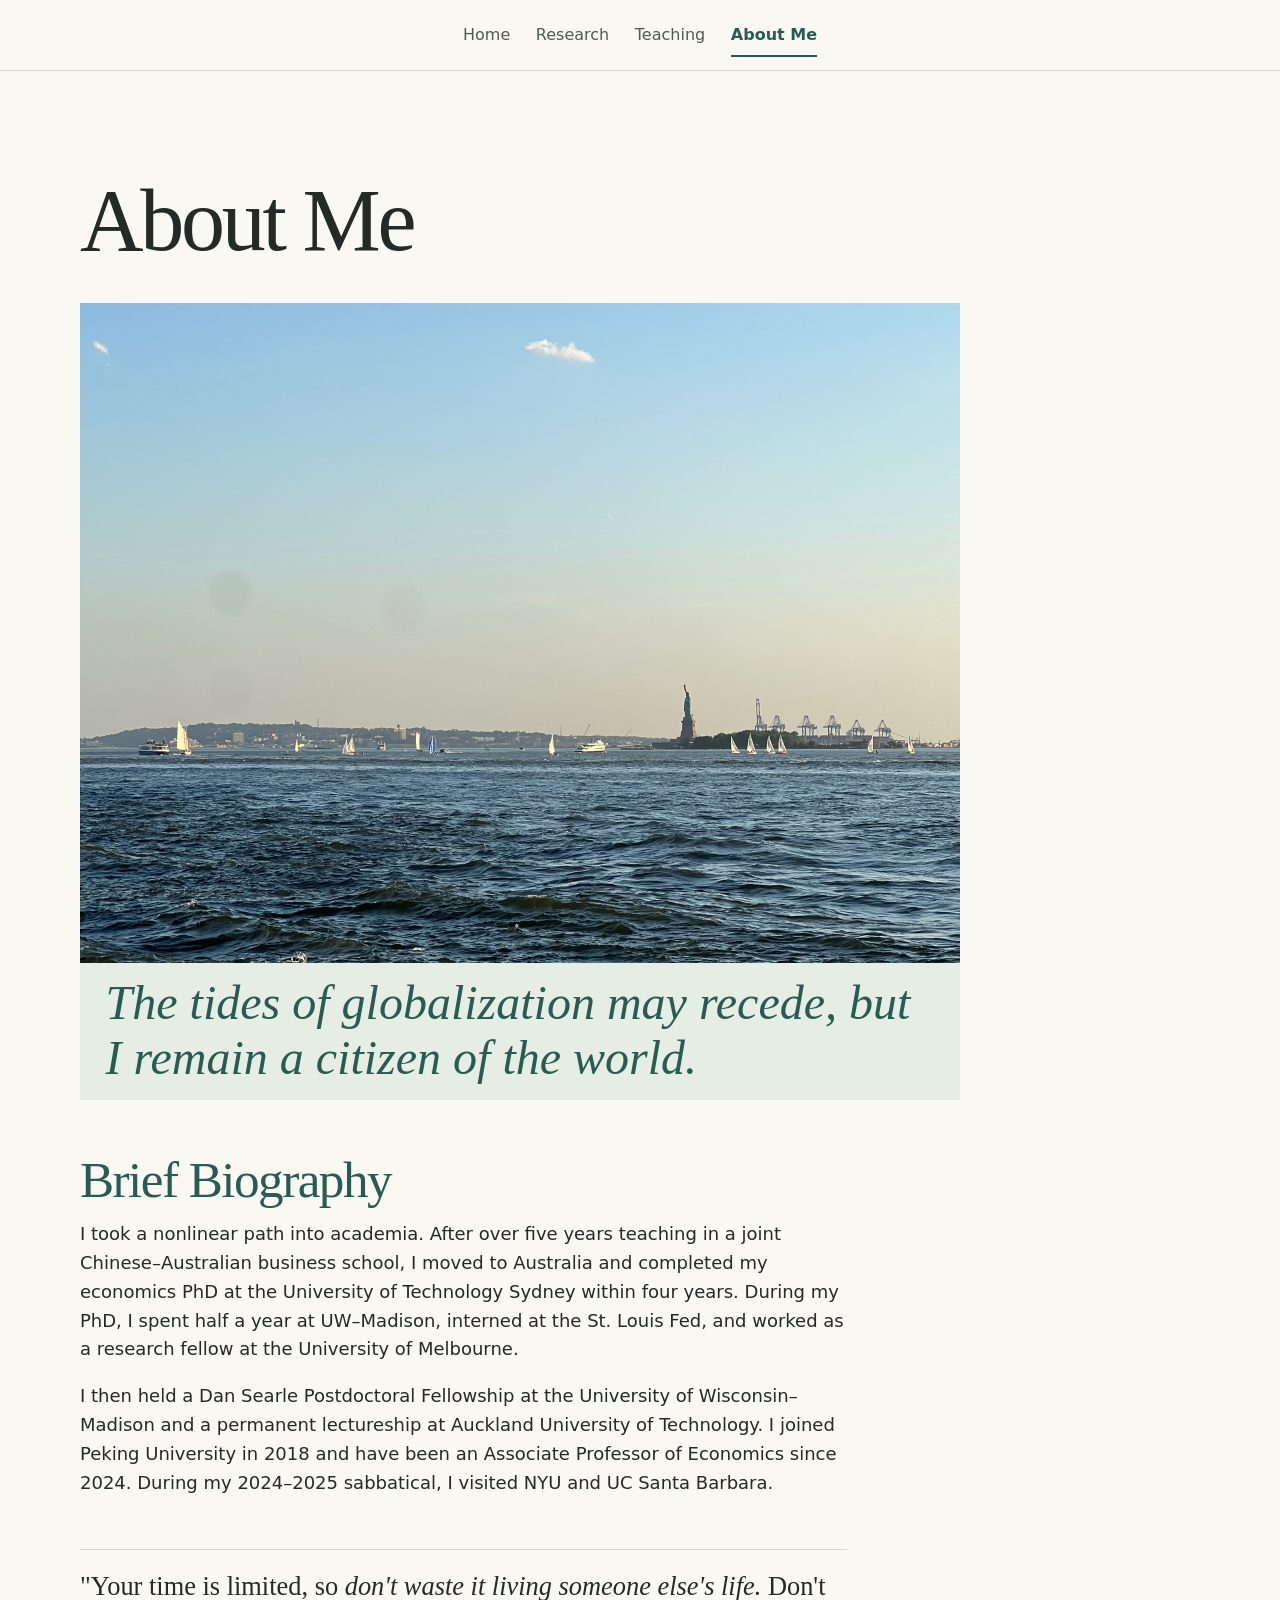
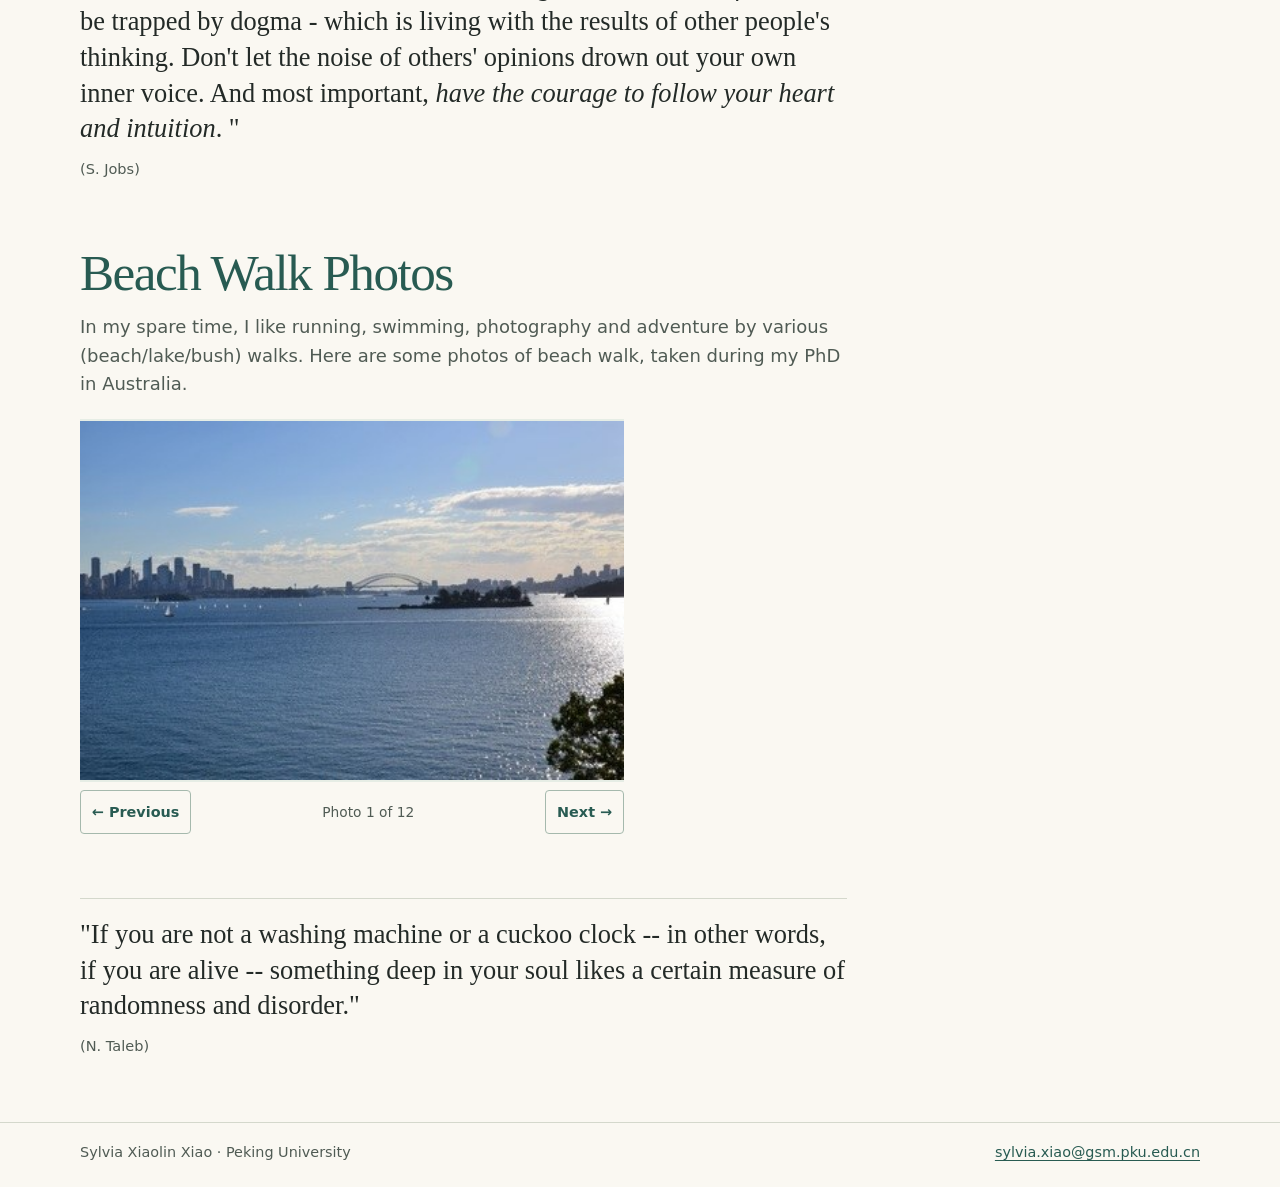
==== about.html @ 66a986ab "Update first biography paragraph" ====
<!doctype html>
<html lang="en">
<head>
  <meta charset="utf-8">
  <meta name="viewport" content="width=device-width, initial-scale=1">
  <meta name="description" content="Sylvia Xiaolin Xiao’s biography, photographs and favorite quotes.">
  <title>About Me | Sylvia Xiaolin Xiao</title>
  <link rel="stylesheet" href="styles.css?v=09c44d912a6c">
  <script src="site.js?v=61eb59258702" defer></script>
</head>
<body>
  <a class="skip" href="#main">Skip to content</a>
  <header class="site-header">
    <div class="frame">
      <nav class="nav" aria-label="Main navigation"><a href="index.html">Home</a>
<a href="research.html">Research</a>
<a href="teaching.html">Teaching</a>
<a href="about.html" aria-current="page">About Me</a></nav>
    </div>
  </header>
  <main class="frame" id="main" tabindex="-1">

    <header class="page-head">
      <h1>About Me</h1>
    </header>
    <figure class="liberty">
      <img src="figures/liberty.jpg?v=52e3794976b6" alt="The Statue of Liberty across New York Harbor, with sailboats on the water" width="1760" height="1320" fetchpriority="high">
      <figcaption>
        <blockquote><p><em>The tides of globalization may recede, but I remain a citizen of the world.</em></p></blockquote>
      </figcaption>
    </figure>
    <section class="bio" aria-labelledby="bio-title">
      <h2 id="bio-title">Brief Biography</h2>
      <p>I took a nonlinear path into academia. After over five years teaching in a joint Chinese–Australian business school, I moved to Australia and completed my economics PhD at the University of Technology Sydney within four years. During my PhD, I spent half a year at UW–Madison, interned at the St. Louis Fed, and worked as a research fellow at the University of Melbourne.</p>
<p>I then held a Dan Searle Postdoctoral Fellowship at the University of Wisconsin–Madison and a permanent lectureship at Auckland University of Technology. I joined Peking University in 2018 and have been an Associate Professor of Economics since 2024. During my 2024–2025 sabbatical, I visited NYU and UC Santa Barbara.</p>
    </section>
    <figure class="personal-quote"><blockquote><p>&quot;Your time is limited, so <em>don&#x27;t waste it living someone else&#x27;s life.</em> Don&#x27;t be trapped by dogma - which is living with the results of other people&#x27;s thinking. Don&#x27;t let the noise of others&#x27; opinions drown out your own inner voice. And most important, <em>have the courage to follow your heart and intuition</em>. &quot;</p></blockquote><figcaption>(S. Jobs)</figcaption></figure>
    <section class="gallery" aria-labelledby="gallery-title">
      <h2 id="gallery-title">Beach Walk Photos</h2>
      <p>In my spare time, I like running, swimming, photography and adventure by various (beach/lake/bush) walks. Here are some photos of beach walk, taken during my PhD in Australia.</p>
      <div class="beach-slideshow" role="group" aria-label="Beach walk photo slideshow">
        <ul class="gallery-viewport" id="beach-photos" role="list" tabindex="0" aria-label="Beach walk photos"><li><a href="figures/gallery-01.jpg"><img src="figures/gallery-01.jpg" alt="Sydney Harbour skyline and bridge across the water" width="400" height="264" loading="lazy" decoding="async"></a></li>
<li><a href="figures/gallery-02.jpg"><img src="figures/gallery-02.jpg" alt="Sylvia standing in the surf on a windy day" width="400" height="264" loading="lazy" decoding="async"></a></li>
<li><a href="figures/gallery-03.jpg"><img src="figures/gallery-03.jpg" alt="Sandstone cliffs and houses above a deep blue sea" width="400" height="265" loading="lazy" decoding="async"></a></li>
<li><a href="figures/gallery-04.jpg"><img src="figures/gallery-04.jpg" alt="Sylvia seated on a seawall beside a rocky shore" width="400" height="264" loading="lazy" decoding="async"></a></li>
<li><a href="figures/gallery-05.jpg"><img src="figures/gallery-05.jpg" alt="Sydney Harbour Bridge seen through eucalyptus branches" width="400" height="264" loading="lazy" decoding="async"></a></li>
<li><a href="figures/gallery-06.jpg"><img src="figures/gallery-06.jpg" alt="Sylvia in a pink top in front of breaking waves" width="400" height="264" loading="lazy" decoding="async"></a></li>
<li><a href="figures/gallery-07.jpg"><img src="figures/gallery-07.jpg" alt="A sailboat moored on the water at sunset" width="400" height="264" loading="lazy" decoding="async"></a></li>
<li><a href="figures/gallery-08.jpg"><img src="figures/gallery-08.jpg" alt="Sylvia on a sandy beach with an offshore rock stack" width="400" height="604" loading="lazy" decoding="async"></a></li>
<li><a href="figures/gallery-09.jpg"><img src="figures/gallery-09.jpg" alt="A sheltered beach and houses beside a blue bay" width="400" height="265" loading="lazy" decoding="async"></a></li>
<li><a href="figures/gallery-10.jpg"><img src="figures/gallery-10.jpg" alt="Sylvia beside a stone jetty with a city skyline across the water" width="400" height="264" loading="lazy" decoding="async"></a></li>
<li><a href="figures/gallery-11.jpg"><img src="figures/gallery-11.jpg" alt="White surf breaking over a rocky shoreline" width="400" height="264" loading="lazy" decoding="async"></a></li>
<li><a href="figures/gallery-12.jpg"><img src="figures/gallery-12.jpg" alt="Sylvia by the sea beside a green headland" width="400" height="300" loading="lazy" decoding="async"></a></li></ul>
        <div class="gallery-controls" hidden>
          <button type="button" data-direction="-1" aria-controls="beach-photos" aria-label="Previous photo"><span aria-hidden="true">←</span> Previous</button>
          <p class="gallery-position" role="status"></p>
          <button type="button" data-direction="1" aria-controls="beach-photos" aria-label="Next photo">Next <span aria-hidden="true">→</span></button>
        </div>
      </div>
    </section>
    <figure class="personal-quote"><blockquote><p>&quot;If you are not a washing machine or a cuckoo clock -- in other words, if you are alive -- something deep in your soul likes a certain measure of randomness and disorder.&quot;</p></blockquote><figcaption>(N. Taleb)</figcaption></figure>
  </main>
  <footer class="site-footer">
    <div class="frame">
      <p>Sylvia Xiaolin Xiao · Peking University</p>
      <p><a href="mailto:sylvia.xiao@gsm.pku.edu.cn">sylvia.xiao@gsm.pku.edu.cn</a></p>
    </div>
  </footer>
</body>
</html>
---- styles.css ----
:root {
  color-scheme: light;
  --paper: #faf8f2;
  --ink: #232a27;
  --muted: #505b54;
  --teal: #285b52;
  --wash: #e6ede5;
  --line: #d4d8cc;
  --serif: "Baskervville", "Iowan Old Style", Baskerville, Georgia, serif;
  --sans: "Source Sans 3", "Segoe UI", system-ui, sans-serif;
  --han: "Songti SC", "Noto Serif CJK SC", SimSun, serif;
}

*, *::before, *::after { box-sizing: border-box; }
body { margin: 0; background: var(--paper); color: var(--ink); font: 1.125rem/1.6 var(--sans); }
img { display: block; max-inline-size: 100%; block-size: auto; }
a { color: var(--teal); text-underline-offset: .24em; text-decoration-thickness: .06em; }
a:hover { text-decoration-thickness: .12em; }
:focus-visible { outline: 2px solid var(--teal); outline-offset: 5px; }
[hidden] { display: none !important; }
h1, h2, h3, h4, p, figure, blockquote { margin: 0; }
h1, h2, h3, h4 { text-wrap: pretty; }
h1, h2, h3 { font-family: var(--serif); font-weight: 400; line-height: 1.11; }
h1 { font-size: clamp(3.2rem, 7vw, 5.5rem); letter-spacing: -.037em; }
h2 { font-size: clamp(2.1rem, 4vw, 3.25rem); letter-spacing: -.03em; color: var(--teal); }
h3 { font-size: clamp(1.45rem, 2.7vw, 2rem); letter-spacing: -.015em; }
p + p { margin-block-start: 1em; }
[lang="zh-Hans"] { font-family: var(--han); }
.frame { inline-size: min(100% - 6rem, 70rem); margin-inline: auto; }
.skip { position: absolute; z-index: 2; inset: .55rem auto auto 1rem; padding: .55rem .7rem; background: var(--paper); transform: translateY(-160%); }
.skip:focus { transform: none; }
.site-header { border-block-end: 1px solid var(--line); }
.site-header > .frame { min-block-size: 4.4rem; display: flex; align-items: center; justify-content: center; }
.nav { display: flex; align-items: center; justify-content: center; flex-wrap: wrap; gap: .1rem 1.6rem; }
.nav a { font-size: 1rem; padding-block: .55rem; color: var(--muted); text-decoration: none; }
.nav a[aria-current] { color: var(--teal); box-shadow: inset 0 -2px var(--teal); font-weight: 650; }
.nav a:hover { color: var(--teal); text-decoration: underline; }
.eyebrow { color: var(--teal); font-size: .77rem; letter-spacing: .13em; text-transform: uppercase; font-weight: 690; }
.hero { display: grid; grid-template-columns: minmax(0, 1fr) minmax(14rem, 22rem); align-items: start; gap: clamp(2rem, 5vw, 5rem); padding-block: clamp(3rem, 8vw, 7rem) clamp(3.5rem, 8vw, 6rem); }
.name { display: flex; align-items: baseline; flex-wrap: wrap; gap: .12em .34em; font-size: clamp(2rem, 3.8vw, 3.35rem); letter-spacing: -.038em; margin-block: .23em .31em; }
.name span { font-size: inherit; }
.name [lang] { color: var(--teal); letter-spacing: .02em; white-space: nowrap; }
.affiliation { max-inline-size: 37ch; font-size: 1.08em; line-height: 1.5; }
.contact { display: flex; flex-wrap: wrap; align-items: baseline; gap: .35rem 1.1rem; font-size: .9em; margin-block: 1rem 1.95rem; }
.contact a { overflow-wrap: anywhere; }
.interests { max-inline-size: 37rem; border-block-start: 1px solid var(--line); padding-block-start: 1.25rem; }
.interests p { margin-block-start: .4rem; color: var(--muted); font-size: .95em; }
.themes { list-style: none; display: flex; flex-wrap: wrap; gap: .22rem .65rem; margin: 0; padding: 0; }
.themes li { color: var(--ink); font: 1.3rem/1.4 var(--serif); }
.themes li + li::before { content: ""; display: inline-block; border-radius: 50%; width: .24em; height: .24em; margin: 0 .52em .16em .05em; background: var(--teal); }
.portrait { position: relative; isolation: isolate; margin-inline-end: .9rem; margin-block-end: .9rem; }
.portrait::after { position: absolute; z-index: -1; content: ""; inset: .9rem -.9rem -.9rem .9rem; background: var(--wash); border: 1px solid var(--line); }
.portrait img { inline-size: 100%; }
.focus { padding-block: 2.45rem 3.5rem; border-block-start: 1px solid var(--line); }
.section-cap { display: flex; flex-wrap: wrap; align-items: baseline; justify-content: space-between; gap: .5rem 2rem; margin-block-end: 1.65rem; }
.text-link { font-size: .95rem; font-weight: 650; }
.focus-list { display: grid; grid-template-columns: repeat(3, minmax(0, 1fr)); border-block: 1px solid var(--line); }
.focus-paper { padding-block: 1.5rem; min-inline-size: 0; }
.focus-paper + .focus-paper { border-inline-start: 1px solid var(--line); }
.focus-paper { padding-inline: 1.2rem; }
.focus-paper:first-child { padding-inline-start: 0; }
.focus-paper:last-child { padding-inline-end: 0; }
.focus-paper h3 { margin-block: .5rem .75rem; font-size: clamp(1.35rem, 2.4vw, 1.8rem); }
.focus-paper h3 a { color: var(--ink); text-decoration: none; }
.focus-paper h3 a:hover { color: var(--teal); text-decoration: underline; }
.focus-paper .meta { line-height: 1.5; }
.webinar { padding: 1.35rem clamp(1.25rem, 4vw, 2.35rem); margin-block: 0 4.75rem; background: var(--wash); border-inline-start: 3px solid var(--teal); }
.webinar p + p { margin-block-start: .4rem; }
.webinar h2 { color: var(--ink); margin-block: .33rem .45rem; font-size: clamp(1.65rem, 4vw, 2.15rem); }
.webinar h2 a { color: inherit; text-decoration-color: var(--teal); }

.page-head { padding-block: clamp(3rem, 8vw, 6.3rem) 2.05rem; }
.page-head p { max-inline-size: 52ch; color: var(--muted); margin-block-start: .42rem; }
.page-head a { font-size: .95em; }
.filters { padding-block: 1.05rem; border-block: 1px solid var(--line); }
.filter-label { margin-block-end: .55rem; }
.filter-buttons { display: flex; flex-wrap: wrap; gap: .55rem; }
.filter-buttons button { min-block-size: 2.65rem; padding: .35rem .85rem; color: var(--teal); border: 1px solid #a5b9ad; background: transparent; border-radius: 2rem; cursor: pointer; font: 600 .9rem/1.3 var(--sans); }
.filter-buttons button:hover { background: var(--wash); border-color: var(--teal); }
.filter-buttons button[aria-pressed="true"] { background: var(--teal); border-color: var(--teal); color: #fff; }
.result-count { font-size: .87rem; color: var(--muted); margin-block-start: .65rem; }
.no-results, .group-empty { color: var(--muted); margin-block: .75rem; font-size: .94em; }
.research-section { margin-block: 3rem 4.6rem; }
.research-section > h2 { margin-block-end: 1.2rem; }
.papers { border-block-end: 1px solid var(--line); }
.paper { scroll-margin-block-start: 1rem; border-block-start: 1px solid var(--line); padding-block: 1.55rem 1.45rem; overflow-wrap: anywhere; }
.paper:target { background: var(--wash); padding-inline: min(1rem, 3vw); }
.paper h3, .paper h4 { max-inline-size: 56rem; }
.paper h4 { font-family: var(--serif); font-size: clamp(1.45rem, 2.7vw, 2rem); font-weight: 400; line-height: 1.16; }
.paper h4[lang] { font-family: var(--han); }
.pub-group h3 { margin-block: 1.8rem .65rem; font: 680 1rem/1.4 var(--sans); color: var(--muted); }
.meta { color: var(--muted); font-size: .91rem; }
.paper > .meta { margin-block-start: .28rem; }
.meta + .meta { margin-block-start: .25rem; }
.tags { list-style: none; display: flex; flex-wrap: wrap; gap: .35rem; margin: .8rem 0 0; padding: 0; }
.tags li { padding: .16rem .54rem; border-radius: .25rem; background: var(--wash); color: var(--teal); font-size: .78rem; font-weight: 620; line-height: 1.42; }
.paper-actions { display: flex; flex-wrap: wrap; column-gap: 1rem; align-items: baseline; font-size: .9rem; }
.paper-actions a { display: inline-block; padding-block: .32rem; }
.paper details { max-inline-size: 68ch; }
.paper summary { inline-size: fit-content; color: var(--teal); cursor: pointer; font-size: .9rem; font-weight: 650; padding: .32rem .2rem .32rem 0; }
.paper summary:hover { text-decoration: underline; text-underline-offset: .2em; }
.abstract { border-inline-start: 2px solid var(--line); padding-inline-start: 1rem; margin: .45rem 0 .35rem; color: var(--ink); }
.weebly-listings { margin-block-start: .55rem; }
.weebly-auxiliary { color: #2a2a2a; line-height: 1.5; }
.weebly-auxiliary + .weebly-auxiliary { margin-block-start: 0; }
.weebly-note { margin-block-start: .35rem; }
.paper h3 sup { font-size: .57em; margin-inline-start: .1em; color: var(--teal); }
.article-note { margin-block-start: .75rem; }
.research-community { border-block-start: 1px solid var(--line); display: grid; grid-template-columns: 1fr 1fr; gap: 2rem 3.5rem; padding-block: 2.1rem 4.75rem; }
.research-community h2 { font-size: clamp(1.8rem, 3.55vw, 2.55rem); margin-block-end: .65rem; }
.research-community p, .grant-list { color: var(--muted); font-size: .97rem; }
.grant-list { margin: 0; padding-inline-start: 1.05rem; }
.grant-list li + li { margin-block-start: .55rem; }

.teaching-programs { margin-block-end: 5rem; border-block-end: 1px solid var(--line); }
.teaching-program { display: grid; grid-template-columns: minmax(15rem, 1fr) minmax(0, 2.7fr); align-items: baseline; gap: 1.5rem 2rem; padding-block: 1.6rem; border-block-start: 1px solid var(--line); }
.teaching-program > h2 { font-size: clamp(1.85rem, 3.1vw, 2.5rem); }
.course-list { list-style: none; margin: 0; padding: 0; }
.course + .course { margin-block-start: 1.15rem; }
.course h3 { font-size: clamp(1.35rem, 2.4vw, 1.83rem); }
.course .meta { margin-block-start: .35rem; }

.bio { max-inline-size: 67ch; margin-block: 3.25rem; }
.bio h2 { margin-block-end: .7rem; }
.liberty { inline-size: min(100%, 55rem); background: var(--wash); }
.liberty img { inline-size: 100%; }
.liberty figcaption { padding: .75rem clamp(1rem, 2.5vw, 1.6rem) .95rem; }
.liberty blockquote { font: clamp(1.65rem, 4vw, 3rem)/1.15 var(--serif); color: var(--teal); }
.gallery { margin-block: 4rem; }
.gallery h2 { margin-block-end: .7rem; }
.gallery p { max-inline-size: 68ch; color: var(--muted); }
.beach-slideshow { inline-size: min(100%, 34rem); margin-block-start: 1.25rem; }
.gallery-viewport { list-style: none; display: flex; overflow-x: auto; scroll-snap-type: x mandatory; margin: 0; padding: 0; background: var(--wash); }
.gallery-viewport li { flex: 0 0 100%; min-inline-size: 0; scroll-snap-align: start; }
.gallery-viewport a { position: relative; display: block; aspect-ratio: 3 / 2; }
.gallery-viewport a:focus-visible { outline-offset: -4px; }
.gallery-viewport img { position: absolute; inset: 0; inline-size: 100%; block-size: 100%; object-fit: contain; }
.beach-slideshow[data-enhanced] .gallery-viewport { overflow: hidden; }
.gallery-controls { display: flex; align-items: center; justify-content: space-between; gap: .5rem; margin-block-start: .5rem; }
.gallery-controls button { min-block-size: 2.75rem; padding: .3rem .68rem; border: 1px solid #a5b9ad; border-radius: .25rem; background: transparent; color: var(--teal); font: 640 .9rem/1.25 var(--sans); cursor: pointer; }
.gallery-controls button:hover { background: var(--wash); border-color: var(--teal); }
.gallery-position { font-size: .86rem; white-space: nowrap; }
.personal-quote { max-inline-size: 67ch; margin-block: 3rem 4rem; border-block-start: 1px solid var(--line); padding-block-start: 1.15rem; }
.personal-quote blockquote { font: clamp(1.23rem, 2.25vw, 1.65rem)/1.35 var(--serif); }
.personal-quote figcaption { color: var(--muted); font-size: .91rem; margin-block-start: .65rem; }
.site-footer { border-block-start: 1px solid var(--line); padding-block: 1.15rem 1.4rem; color: var(--muted); font-size: .9rem; }
.site-footer .frame { display: flex; flex-wrap: wrap; justify-content: space-between; align-items: baseline; gap: .3rem 1rem; }
.site-footer p { margin: 0; }

@media (max-width: 58rem) {
  .frame { inline-size: min(100% - 3.5rem, 70rem); }
  .hero { gap: 2rem; grid-template-columns: minmax(0, 1fr) minmax(12rem, 17rem); }
}

@media (max-width: 43rem) {
  .frame { inline-size: calc(100% - 2.5rem); }
  .site-header > .frame { min-block-size: 3.8rem; padding-block: .35rem; }
  .nav { gap: .05rem .85rem; }
  .nav a { font-size: .88rem; }
  .hero { display: flex; flex-direction: column; align-items: flex-start; padding-block: 2.6rem 3.25rem; gap: 1.75rem; }
  .portrait { inline-size: min(calc(100% - .9rem), 17rem); }
  .focus-list, .research-community { grid-template-columns: 1fr; }
  .focus-paper, .focus-paper:first-child, .focus-paper:last-child { padding-inline: 0; }
  .focus-paper + .focus-paper { border-inline-start: 0; border-block-start: 1px solid var(--line); }
  .teaching-program { grid-template-columns: 1fr; gap: .75rem; }
  .page-head { padding-block-start: 2.65rem; }
  .research-section { margin-block: 2.3rem 3.3rem; }
}

@media (max-width: 24rem) {
  .frame { inline-size: calc(100% - 2rem); }
}
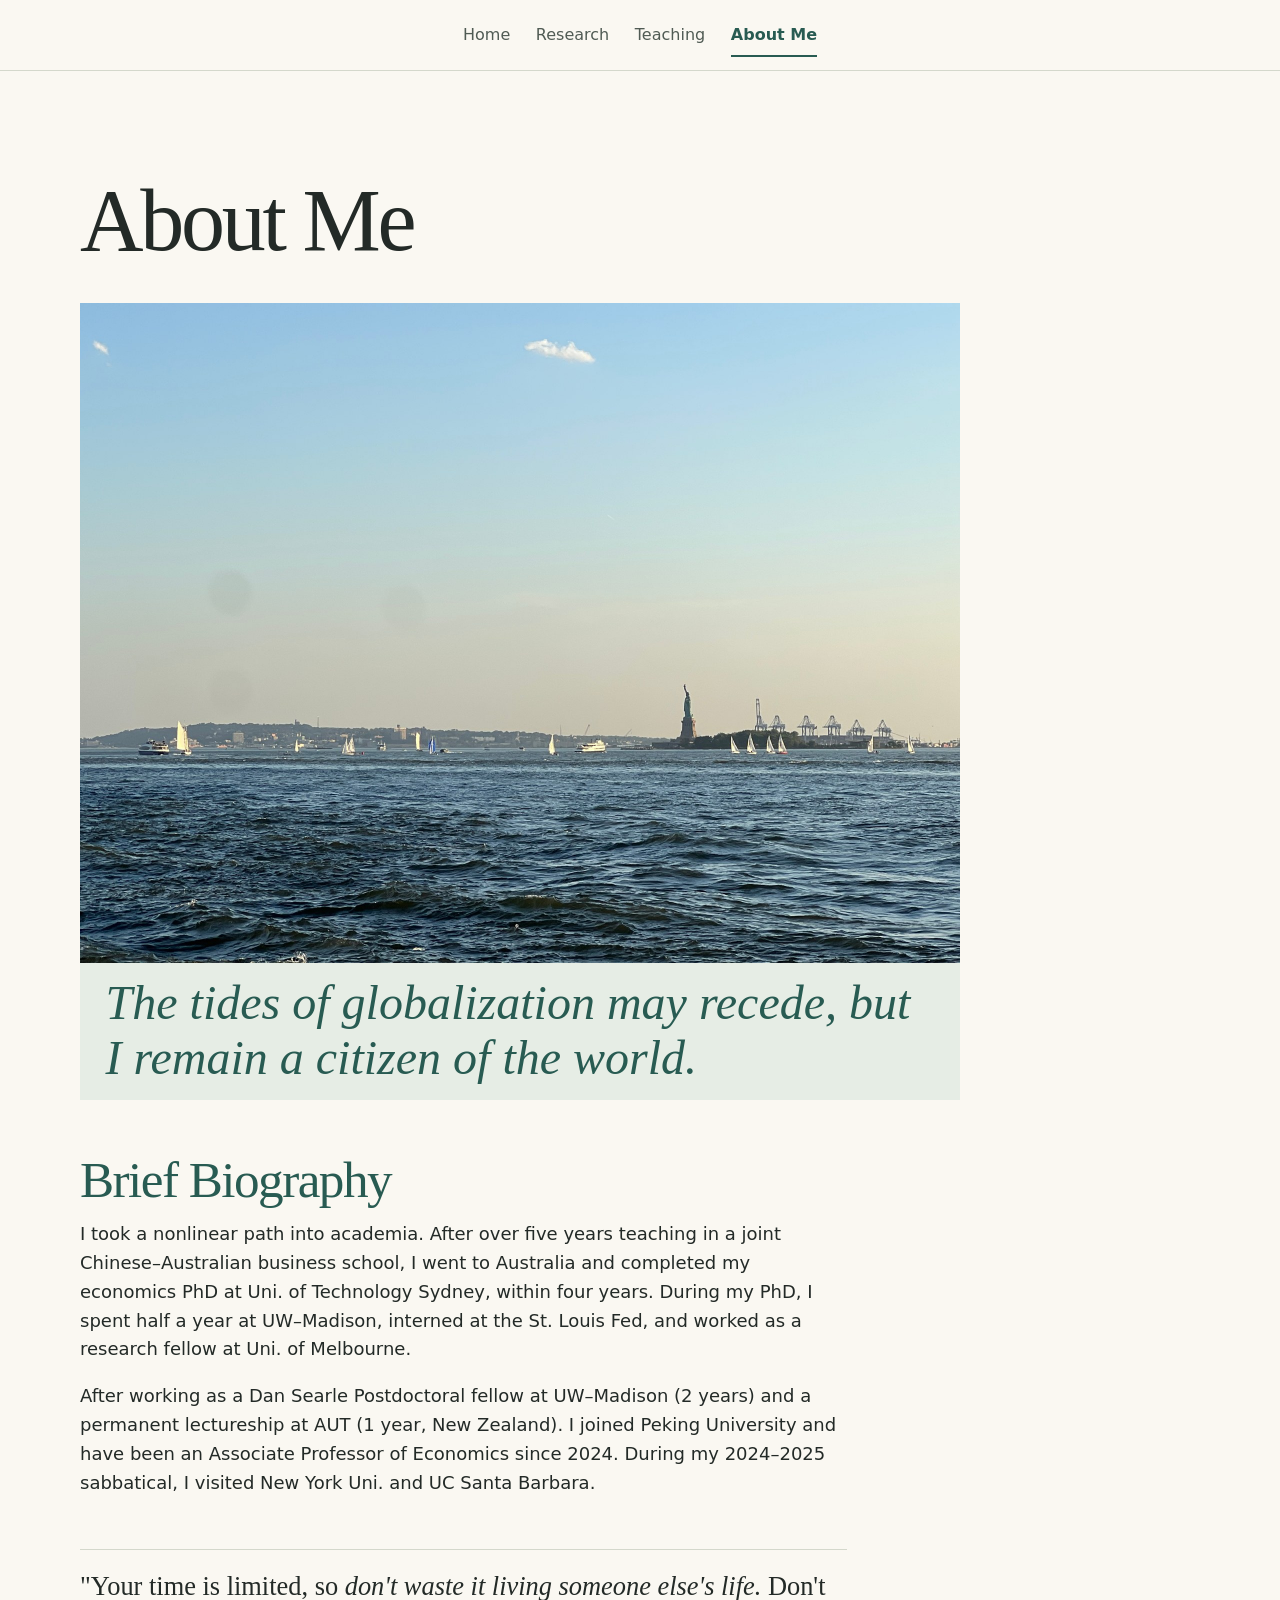
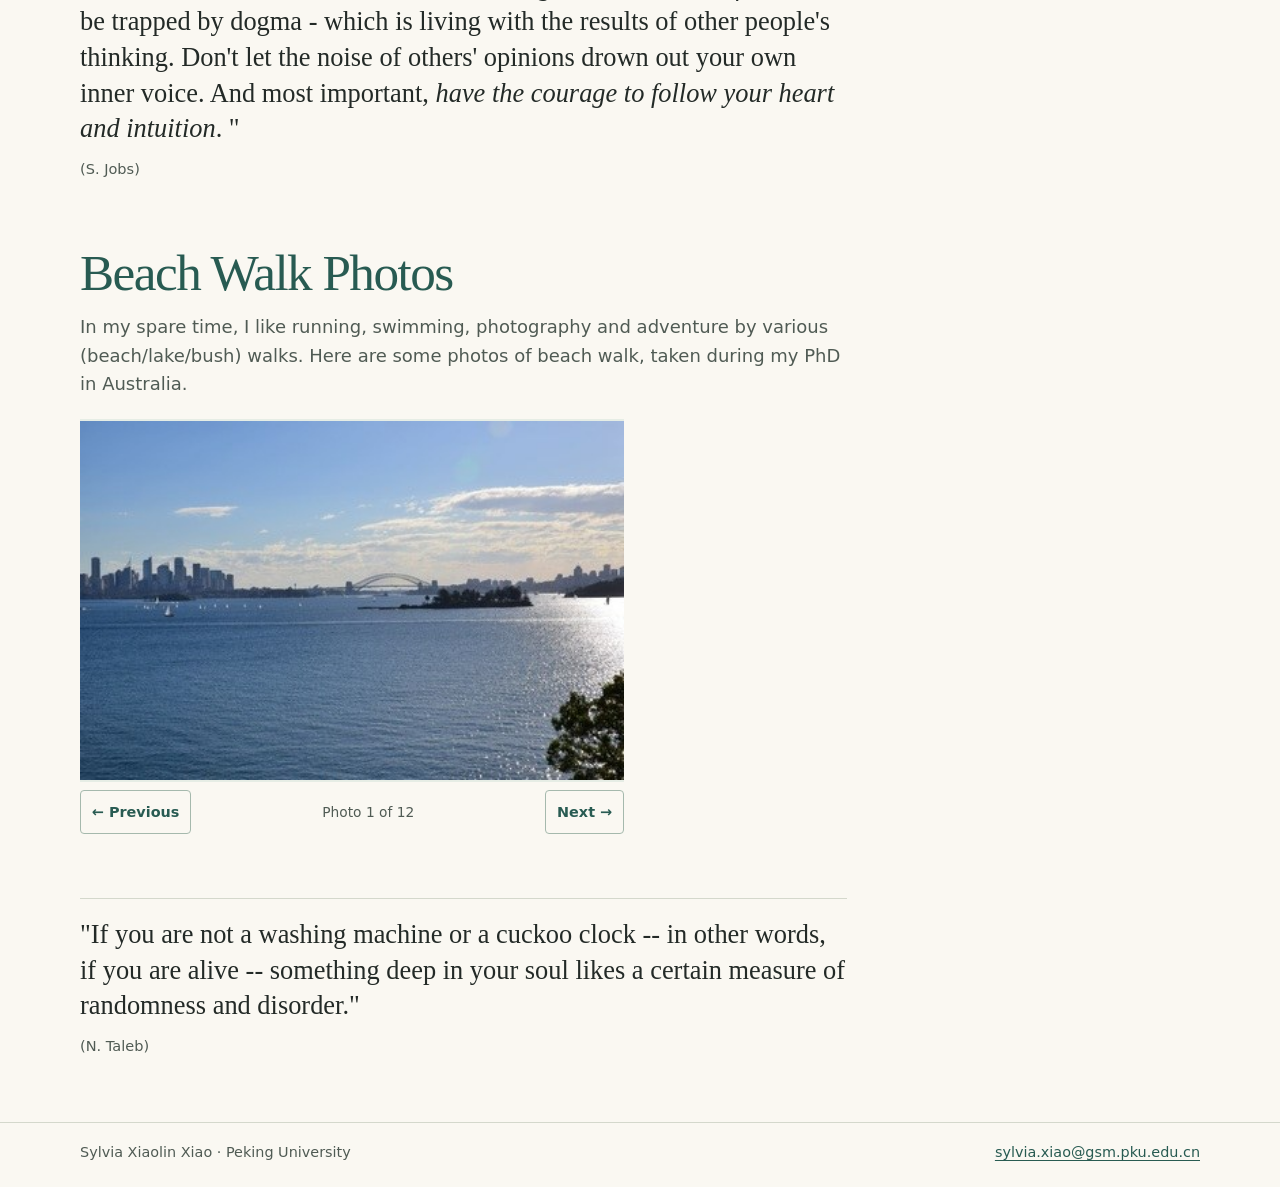
==== commit 82e58a5b: "Update biography and research display" ====
--- a/about.html
+++ b/about.html
@@ -5,7 +5,7 @@
   <meta name="viewport" content="width=device-width, initial-scale=1">
   <meta name="description" content="Sylvia Xiaolin Xiao’s biography, photographs and favorite quotes.">
   <title>About Me | Sylvia Xiaolin Xiao</title>
-  <link rel="stylesheet" href="styles.css?v=09c44d912a6c">
+  <link rel="stylesheet" href="styles.css?v=971d77a910e1">
   <script src="site.js?v=61eb59258702" defer></script>
 </head>
 <body>
@@ -31,8 +31,8 @@
     </figure>
     <section class="bio" aria-labelledby="bio-title">
       <h2 id="bio-title">Brief Biography</h2>
-      <p>I took a nonlinear path into academia. After over five years teaching in a joint Chinese–Australian business school, I moved to Australia and completed my economics PhD at the University of Technology Sydney within four years. During my PhD, I spent half a year at UW–Madison, interned at the St. Louis Fed, and worked as a research fellow at the University of Melbourne.</p>
-<p>I then held a Dan Searle Postdoctoral Fellowship at the University of Wisconsin–Madison and a permanent lectureship at Auckland University of Technology. I joined Peking University in 2018 and have been an Associate Professor of Economics since 2024. During my 2024–2025 sabbatical, I visited NYU and UC Santa Barbara.</p>
+      <p>I took a nonlinear path into academia. After over five years teaching in a joint Chinese–Australian business school, I went to Australia and completed my economics PhD at Uni. of Technology Sydney, within four years. During my PhD, I spent half a year at UW–Madison, interned at the St. Louis Fed, and worked as a research fellow at Uni. of Melbourne.</p>
+<p>After working as a Dan Searle Postdoctoral fellow at UW–Madison (2 years) and a permanent lectureship at AUT (1 year, New Zealand). I joined Peking University and have been an Associate Professor of Economics since 2024. During my 2024–2025 sabbatical, I visited New York Uni. and UC Santa Barbara.</p>
     </section>
     <figure class="personal-quote"><blockquote><p>&quot;Your time is limited, so <em>don&#x27;t waste it living someone else&#x27;s life.</em> Don&#x27;t be trapped by dogma - which is living with the results of other people&#x27;s thinking. Don&#x27;t let the noise of others&#x27; opinions drown out your own inner voice. And most important, <em>have the courage to follow your heart and intuition</em>. &quot;</p></blockquote><figcaption>(S. Jobs)</figcaption></figure>
     <section class="gallery" aria-labelledby="gallery-title">
--- a/styles.css
+++ b/styles.css
@@ -88,7 +88,7 @@
 .paper h3, .paper h4 { max-inline-size: 56rem; }
 .paper h4 { font-family: var(--serif); font-size: clamp(1.45rem, 2.7vw, 2rem); font-weight: 400; line-height: 1.16; }
 .paper h4[lang] { font-family: var(--han); }
-.pub-group h3 { margin-block: 1.8rem .65rem; font: 680 1rem/1.4 var(--sans); color: var(--muted); }
+.pub-group h3 { margin-block: 1.8rem .65rem; font: 680 clamp(1.9rem, 3.5vw, 2.6rem)/1.2 var(--sans); color: var(--muted); }
 .meta { color: var(--muted); font-size: .91rem; }
 .paper > .meta { margin-block-start: .28rem; }
 .meta + .meta { margin-block-start: .25rem; }
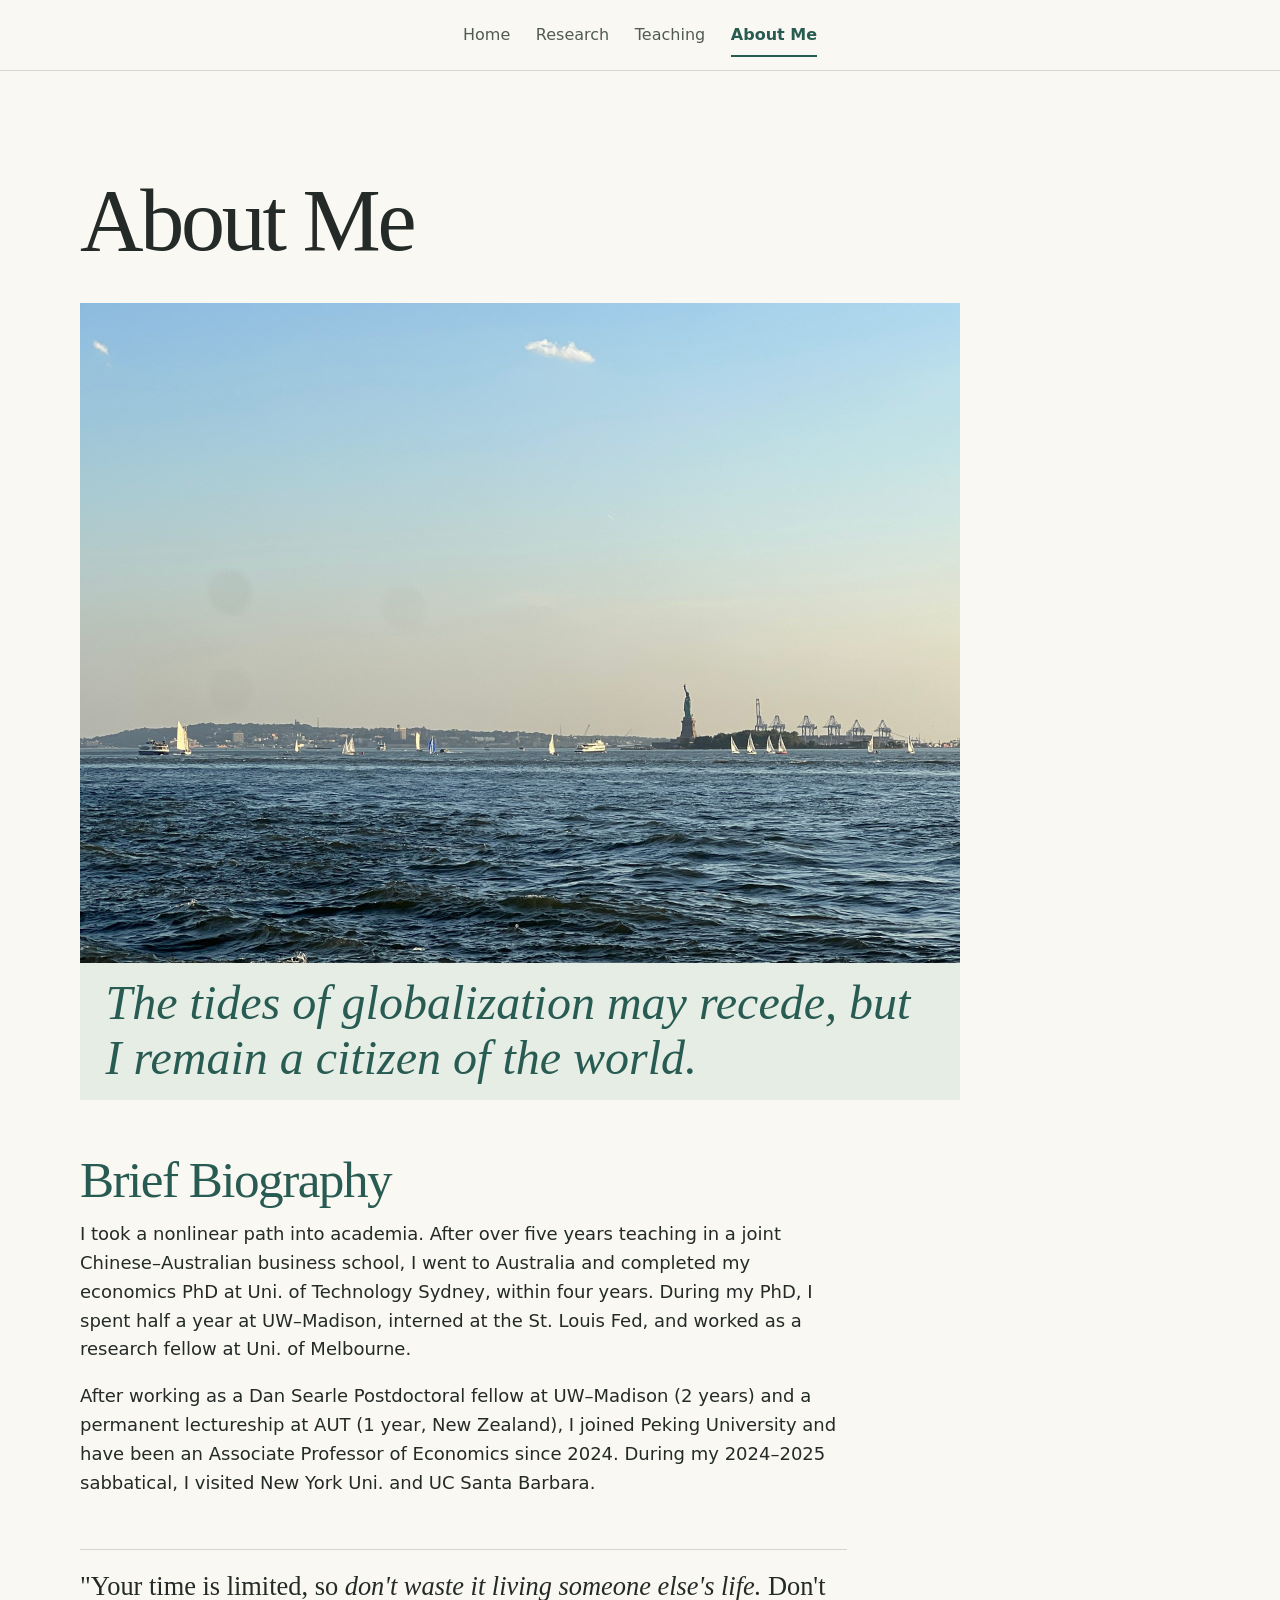
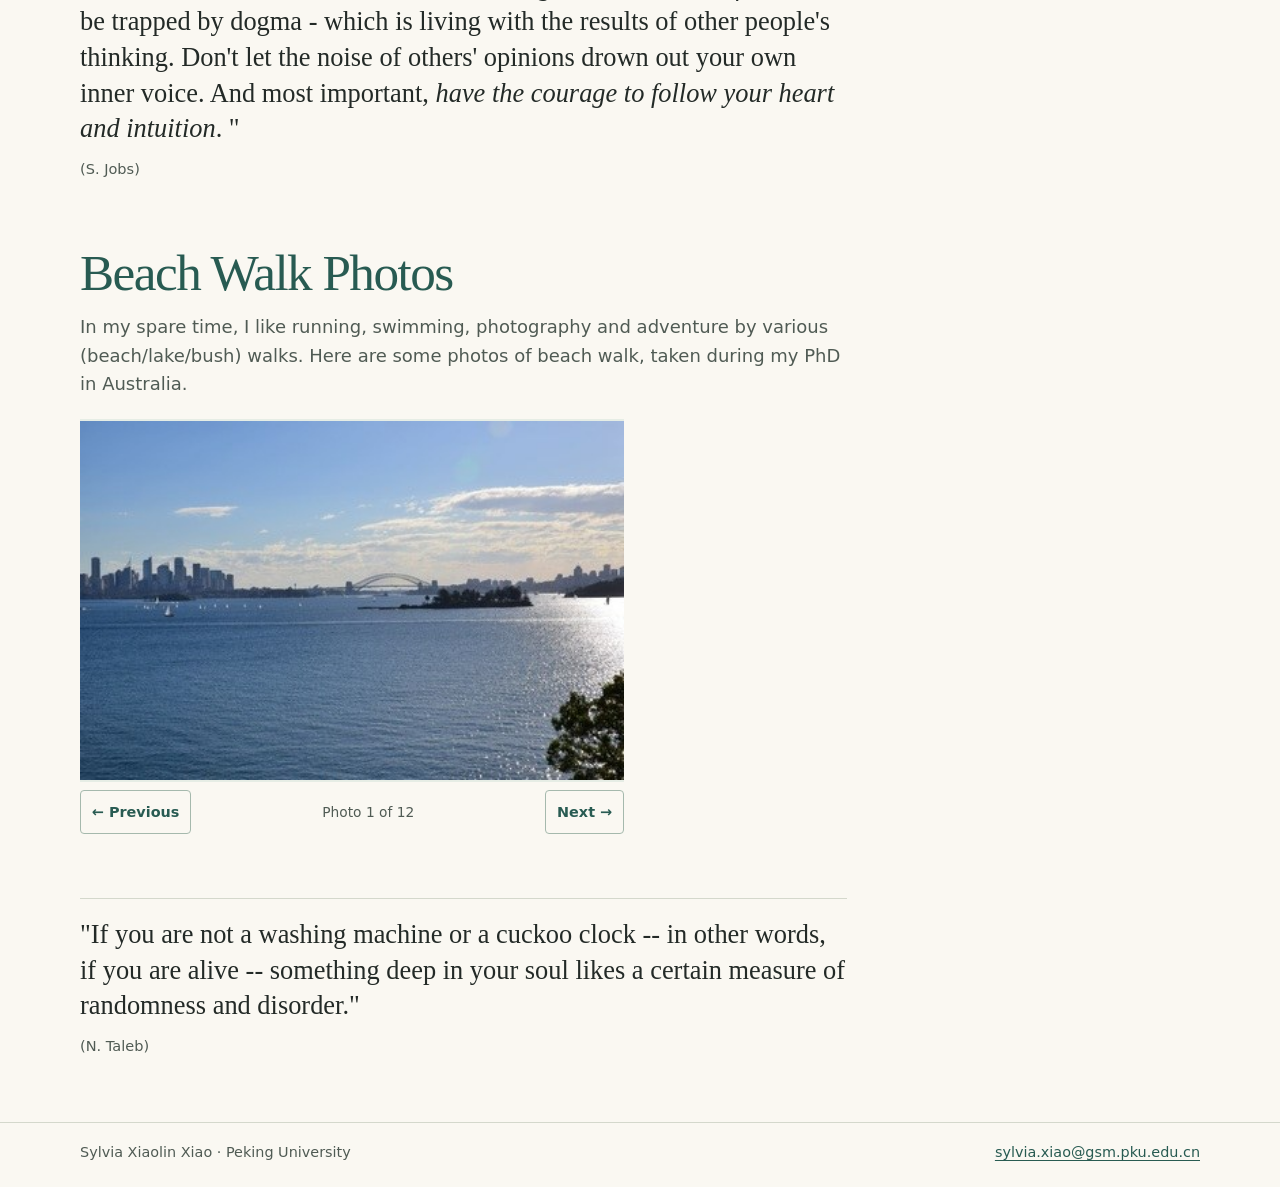
==== commit 0dfc5c8c: "Correct biography punctuation" ====
--- a/about.html
+++ b/about.html
@@ -32,7 +32,7 @@
     <section class="bio" aria-labelledby="bio-title">
       <h2 id="bio-title">Brief Biography</h2>
       <p>I took a nonlinear path into academia. After over five years teaching in a joint Chinese–Australian business school, I went to Australia and completed my economics PhD at Uni. of Technology Sydney, within four years. During my PhD, I spent half a year at UW–Madison, interned at the St. Louis Fed, and worked as a research fellow at Uni. of Melbourne.</p>
-<p>After working as a Dan Searle Postdoctoral fellow at UW–Madison (2 years) and a permanent lectureship at AUT (1 year, New Zealand). I joined Peking University and have been an Associate Professor of Economics since 2024. During my 2024–2025 sabbatical, I visited New York Uni. and UC Santa Barbara.</p>
+<p>After working as a Dan Searle Postdoctoral fellow at UW–Madison (2 years) and a permanent lectureship at AUT (1 year, New Zealand), I joined Peking University and have been an Associate Professor of Economics since 2024. During my 2024–2025 sabbatical, I visited New York Uni. and UC Santa Barbara.</p>
     </section>
     <figure class="personal-quote"><blockquote><p>&quot;Your time is limited, so <em>don&#x27;t waste it living someone else&#x27;s life.</em> Don&#x27;t be trapped by dogma - which is living with the results of other people&#x27;s thinking. Don&#x27;t let the noise of others&#x27; opinions drown out your own inner voice. And most important, <em>have the courage to follow your heart and intuition</em>. &quot;</p></blockquote><figcaption>(S. Jobs)</figcaption></figure>
     <section class="gallery" aria-labelledby="gallery-title">
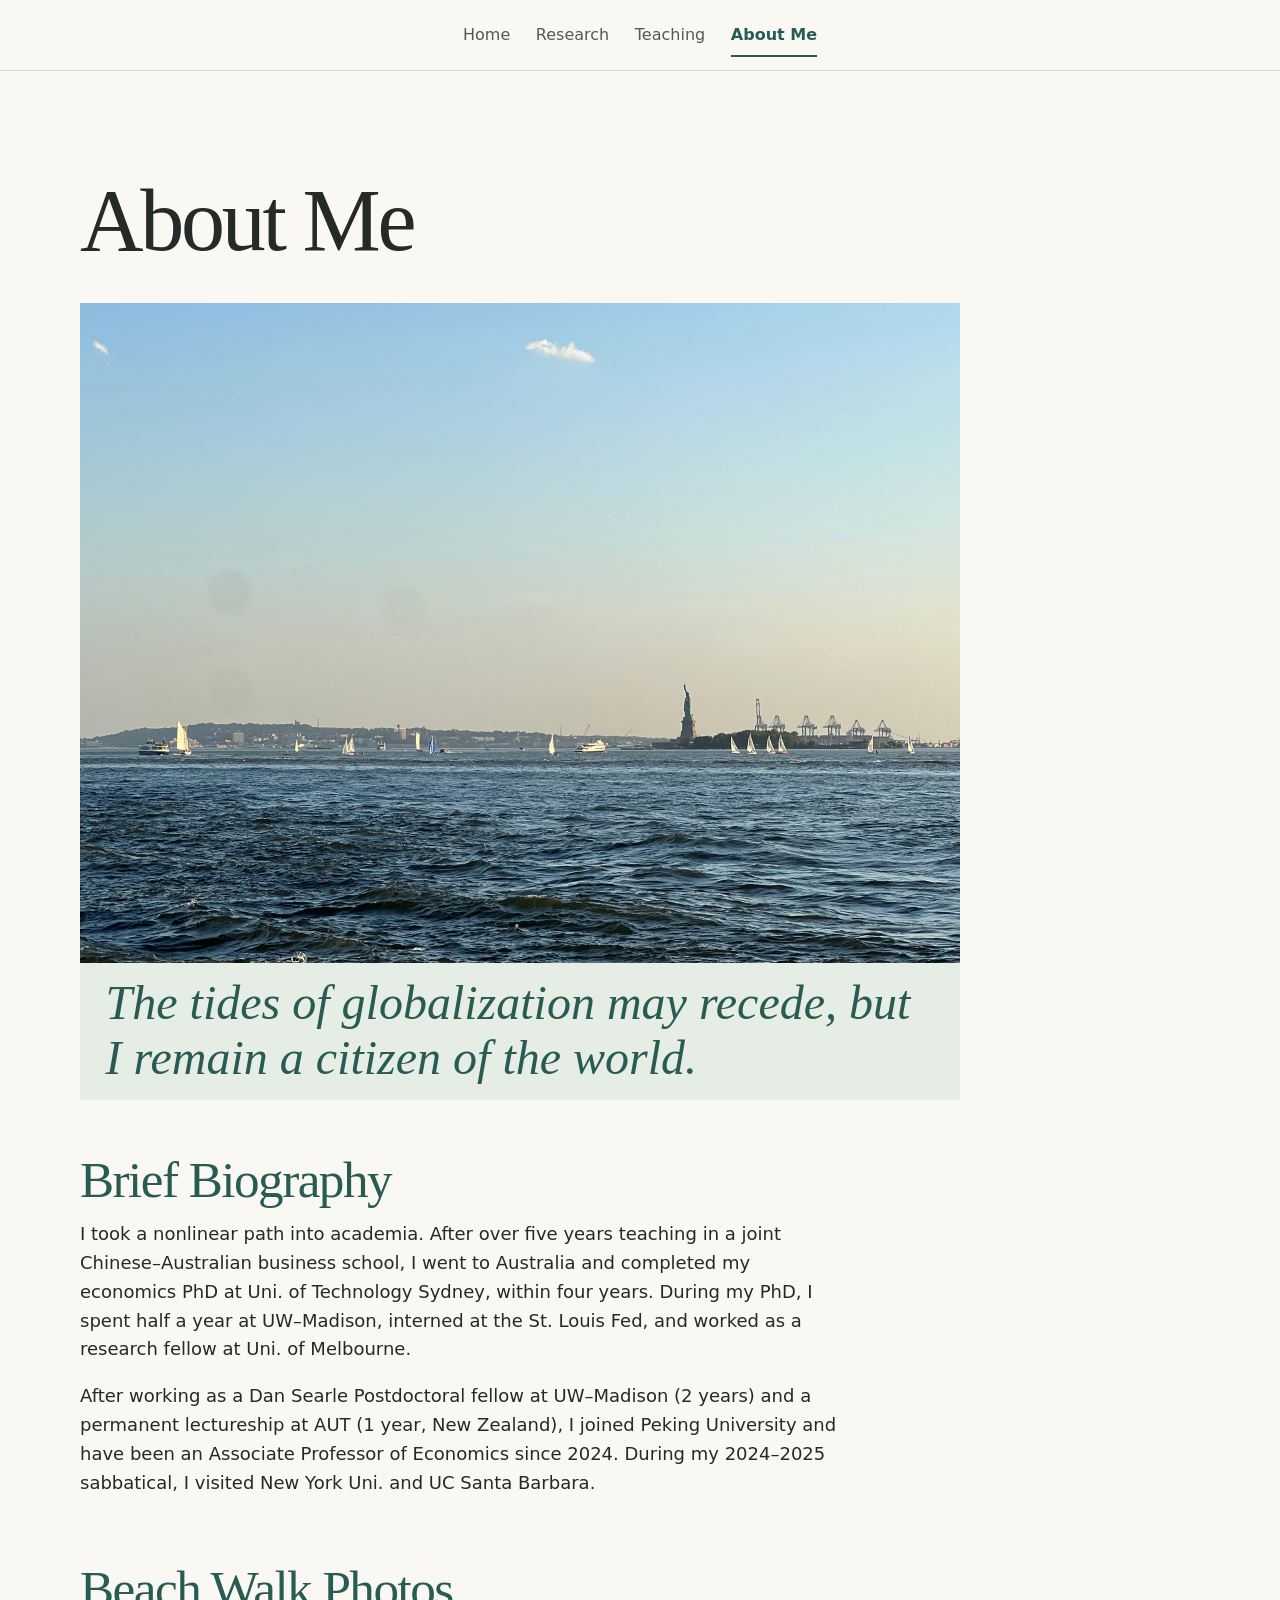
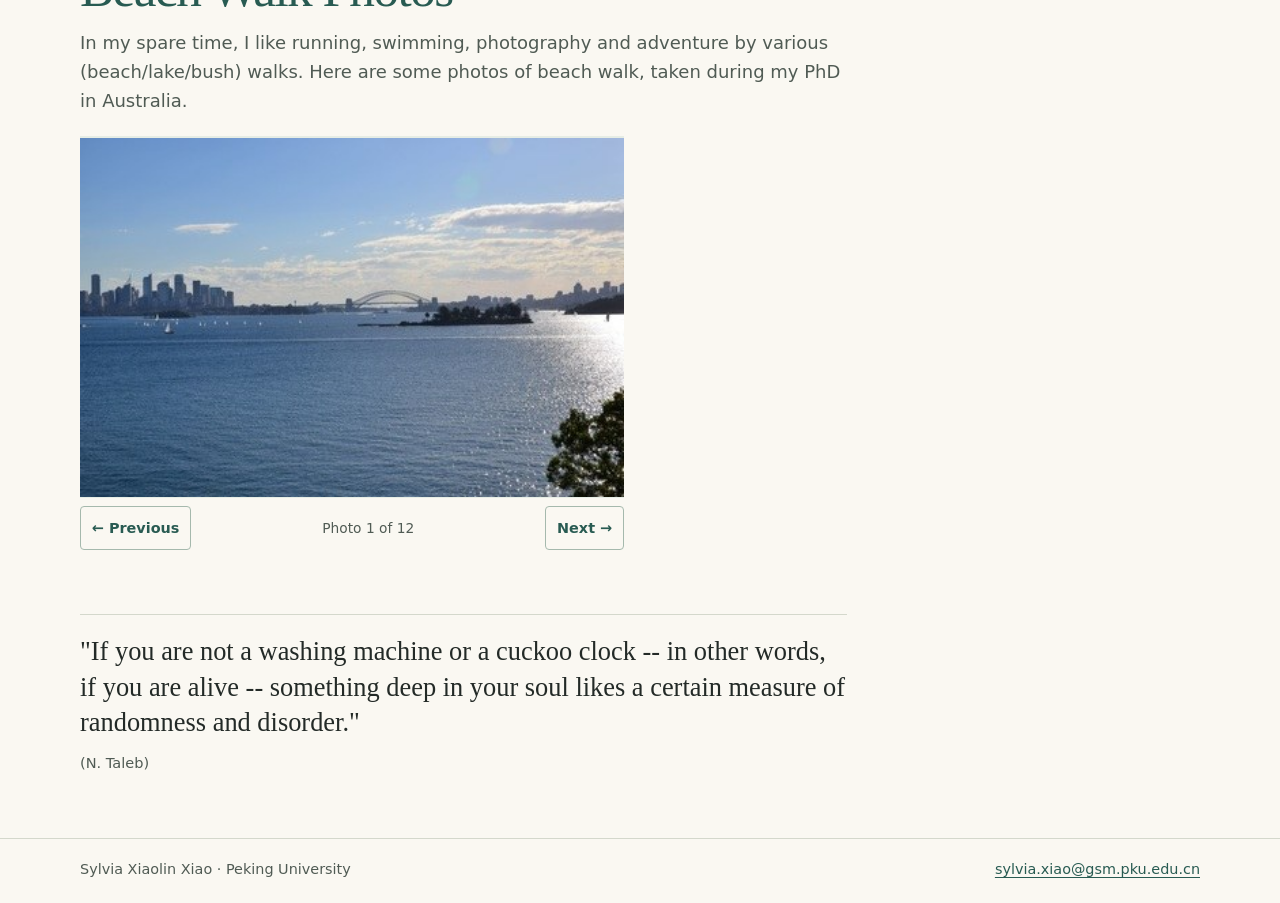
==== commit f8bc076c: "Remove one quotation from About Me" ====
--- a/about.html
+++ b/about.html
@@ -34,7 +34,6 @@
       <p>I took a nonlinear path into academia. After over five years teaching in a joint Chinese–Australian business school, I went to Australia and completed my economics PhD at Uni. of Technology Sydney, within four years. During my PhD, I spent half a year at UW–Madison, interned at the St. Louis Fed, and worked as a research fellow at Uni. of Melbourne.</p>
 <p>After working as a Dan Searle Postdoctoral fellow at UW–Madison (2 years) and a permanent lectureship at AUT (1 year, New Zealand), I joined Peking University and have been an Associate Professor of Economics since 2024. During my 2024–2025 sabbatical, I visited New York Uni. and UC Santa Barbara.</p>
     </section>
-    <figure class="personal-quote"><blockquote><p>&quot;Your time is limited, so <em>don&#x27;t waste it living someone else&#x27;s life.</em> Don&#x27;t be trapped by dogma - which is living with the results of other people&#x27;s thinking. Don&#x27;t let the noise of others&#x27; opinions drown out your own inner voice. And most important, <em>have the courage to follow your heart and intuition</em>. &quot;</p></blockquote><figcaption>(S. Jobs)</figcaption></figure>
     <section class="gallery" aria-labelledby="gallery-title">
       <h2 id="gallery-title">Beach Walk Photos</h2>
       <p>In my spare time, I like running, swimming, photography and adventure by various (beach/lake/bush) walks. Here are some photos of beach walk, taken during my PhD in Australia.</p>
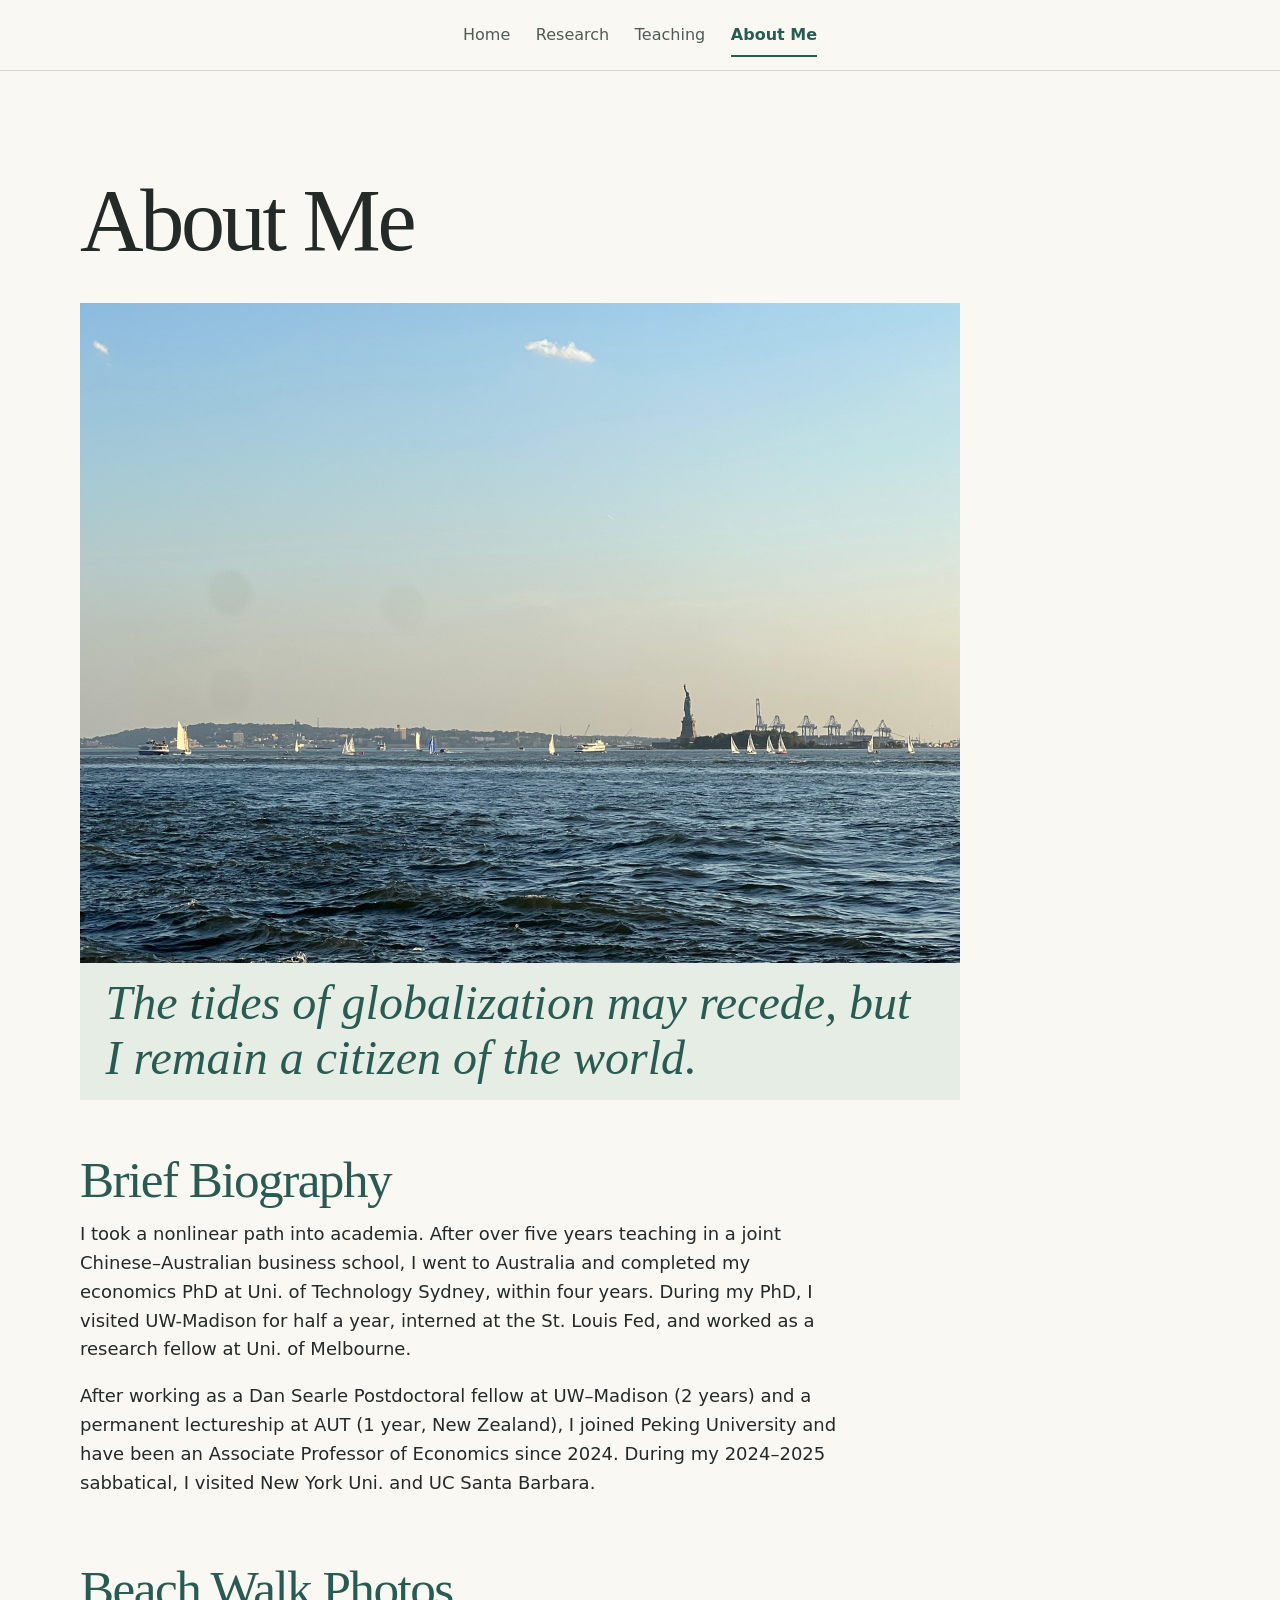
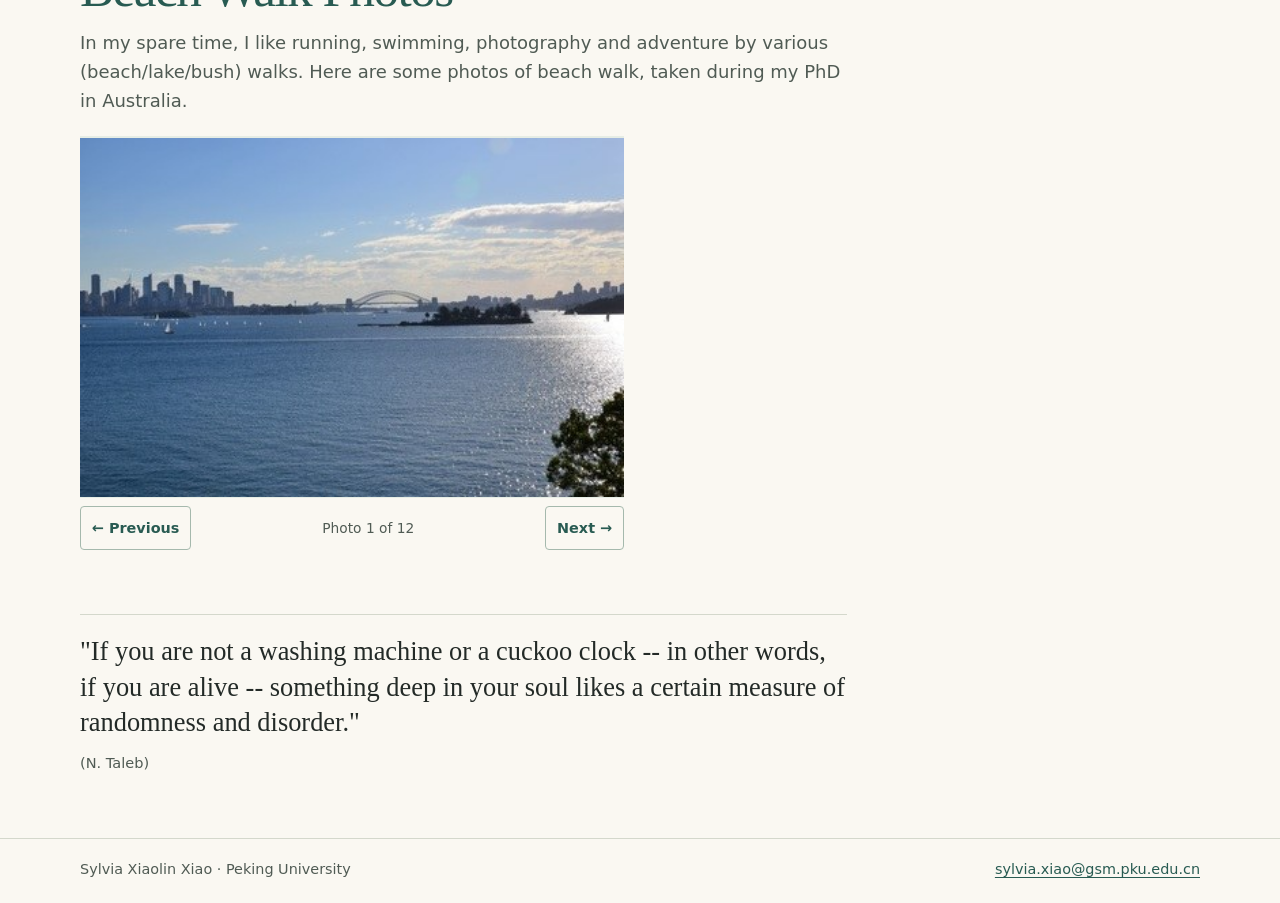
==== commit 99a3e56e: "Host research papers and add Chinese abstracts" ====
--- a/about.html
+++ b/about.html
@@ -31,7 +31,7 @@
     </figure>
     <section class="bio" aria-labelledby="bio-title">
       <h2 id="bio-title">Brief Biography</h2>
-      <p>I took a nonlinear path into academia. After over five years teaching in a joint Chinese–Australian business school, I went to Australia and completed my economics PhD at Uni. of Technology Sydney, within four years. During my PhD, I spent half a year at UW–Madison, interned at the St. Louis Fed, and worked as a research fellow at Uni. of Melbourne.</p>
+      <p>I took a nonlinear path into academia. After over five years teaching in a joint Chinese–Australian business school, I went to Australia and completed my economics PhD at Uni. of Technology Sydney, within four years. During my PhD, I visited UW-Madison for half a year, interned at the St. Louis Fed, and worked as a research fellow at Uni. of Melbourne.</p>
 <p>After working as a Dan Searle Postdoctoral fellow at UW–Madison (2 years) and a permanent lectureship at AUT (1 year, New Zealand), I joined Peking University and have been an Associate Professor of Economics since 2024. During my 2024–2025 sabbatical, I visited New York Uni. and UC Santa Barbara.</p>
     </section>
     <section class="gallery" aria-labelledby="gallery-title">
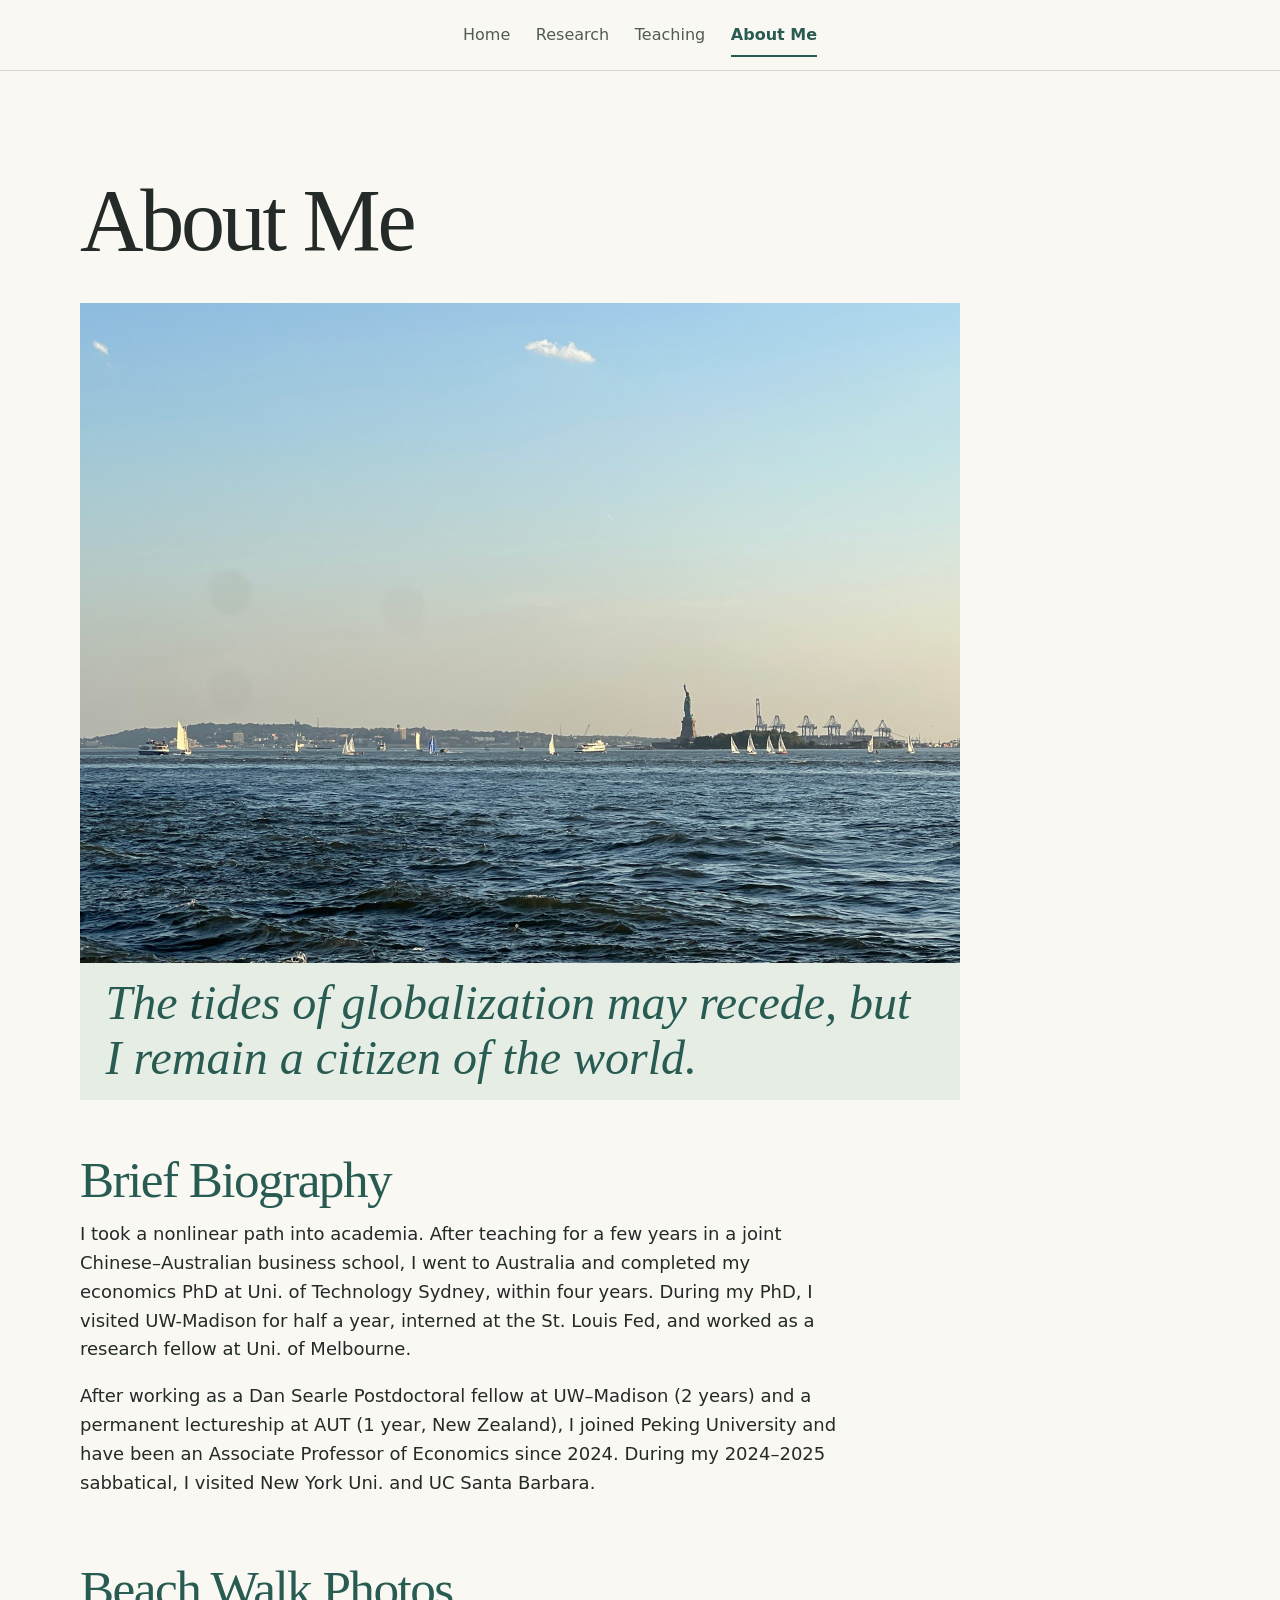
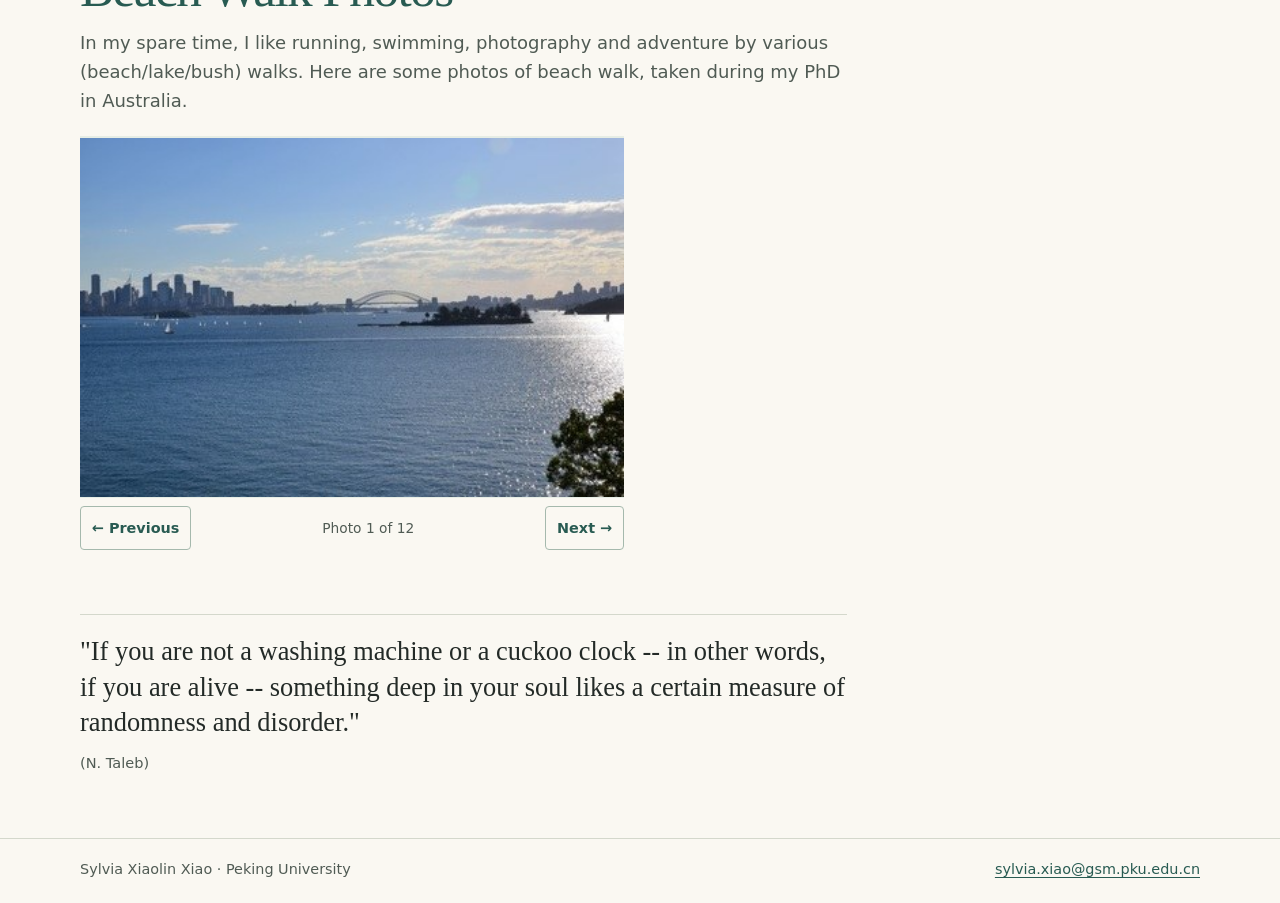
==== commit 37d54f98: "Revise About biography teaching phrase" ====
--- a/about.html
+++ b/about.html
@@ -31,7 +31,7 @@
     </figure>
     <section class="bio" aria-labelledby="bio-title">
       <h2 id="bio-title">Brief Biography</h2>
-      <p>I took a nonlinear path into academia. After over five years teaching in a joint Chinese–Australian business school, I went to Australia and completed my economics PhD at Uni. of Technology Sydney, within four years. During my PhD, I visited UW-Madison for half a year, interned at the St. Louis Fed, and worked as a research fellow at Uni. of Melbourne.</p>
+      <p>I took a nonlinear path into academia. After teaching for a few years in a joint Chinese–Australian business school, I went to Australia and completed my economics PhD at Uni. of Technology Sydney, within four years. During my PhD, I visited UW-Madison for half a year, interned at the St. Louis Fed, and worked as a research fellow at Uni. of Melbourne.</p>
 <p>After working as a Dan Searle Postdoctoral fellow at UW–Madison (2 years) and a permanent lectureship at AUT (1 year, New Zealand), I joined Peking University and have been an Associate Professor of Economics since 2024. During my 2024–2025 sabbatical, I visited New York Uni. and UC Santa Barbara.</p>
     </section>
     <section class="gallery" aria-labelledby="gallery-title">
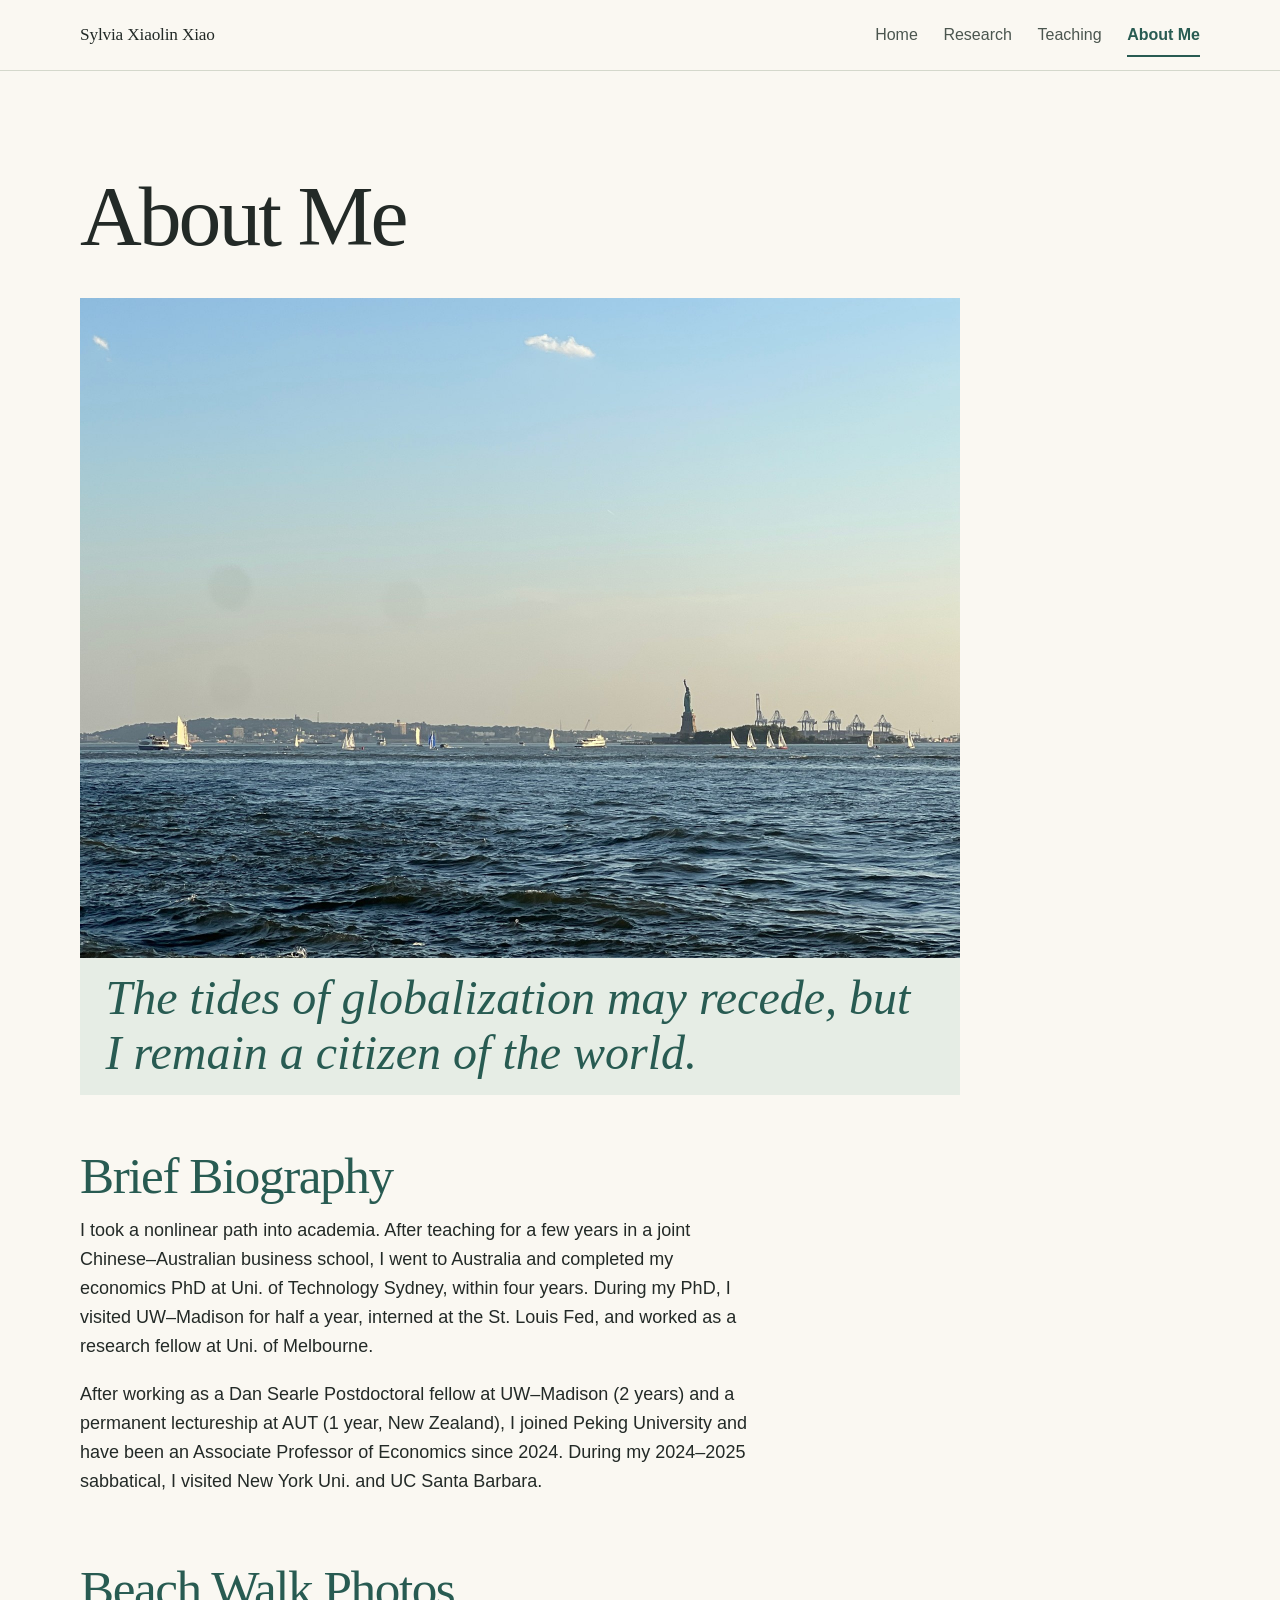
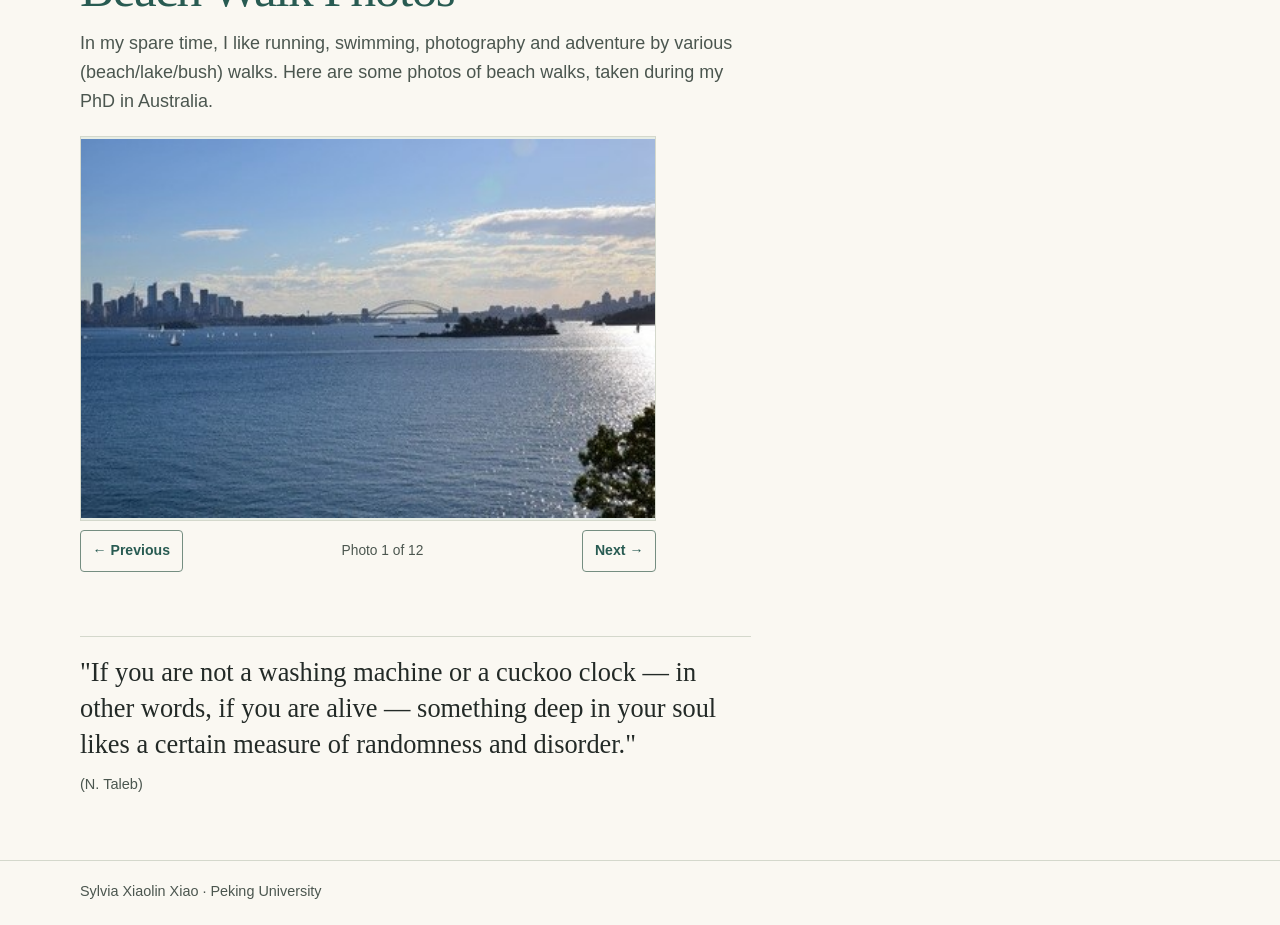
==== commit b61ce9eb: "Publish polished personal website v4.2" ====
--- a/about.html
+++ b/about.html
@@ -3,15 +3,24 @@
 <head>
   <meta charset="utf-8">
   <meta name="viewport" content="width=device-width, initial-scale=1">
-  <meta name="description" content="Sylvia Xiaolin Xiao’s biography, photographs and favorite quotes.">
+  <meta name="description" content="Sylvia Xiaolin Xiao’s biography, photographs, and favorite quotations.">
   <title>About Me | Sylvia Xiaolin Xiao</title>
-  <link rel="stylesheet" href="styles.css?v=971d77a910e1">
-  <script src="site.js?v=61eb59258702" defer></script>
+  <link rel="canonical" href="https://sylvia-x-xiao.github.io/about.html">
+  <link rel="icon" href="favicon.svg?v=73fa13cf3749" type="image/svg+xml">
+  <meta property="og:title" content="About Me | Sylvia Xiaolin Xiao">
+  <meta property="og:description" content="Sylvia Xiaolin Xiao’s biography, photographs, and favorite quotations.">
+  <meta property="og:type" content="website">
+  <meta property="og:url" content="https://sylvia-x-xiao.github.io/about.html">
+  <meta property="og:site_name" content="Sylvia Xiaolin Xiao">
+  <meta property="og:image" content="https://sylvia-x-xiao.github.io/figures/portrait.webp">
+  <link rel="stylesheet" href="styles.css?v=c0f7de627237">
+  <script src="site.js?v=6b59358e5e8b" defer></script>
 </head>
 <body>
   <a class="skip" href="#main">Skip to content</a>
-  <header class="site-header">
+  <header class="site-header site-header--inner">
     <div class="frame">
+      <a href="index.html" class="site-brand">Sylvia Xiaolin Xiao</a>
       <nav class="nav" aria-label="Main navigation"><a href="index.html">Home</a>
 <a href="research.html">Research</a>
 <a href="teaching.html">Teaching</a>
@@ -31,12 +40,12 @@
     </figure>
     <section class="bio" aria-labelledby="bio-title">
       <h2 id="bio-title">Brief Biography</h2>
-      <p>I took a nonlinear path into academia. After teaching for a few years in a joint Chinese–Australian business school, I went to Australia and completed my economics PhD at Uni. of Technology Sydney, within four years. During my PhD, I visited UW-Madison for half a year, interned at the St. Louis Fed, and worked as a research fellow at Uni. of Melbourne.</p>
+      <p>I took a nonlinear path into academia. After teaching for a few years in a joint Chinese–Australian business school, I went to Australia and completed my economics PhD at Uni. of Technology Sydney, within four years. During my PhD, I visited UW–Madison for half a year, interned at the St. Louis Fed, and worked as a research fellow at Uni. of Melbourne.</p>
 <p>After working as a Dan Searle Postdoctoral fellow at UW–Madison (2 years) and a permanent lectureship at AUT (1 year, New Zealand), I joined Peking University and have been an Associate Professor of Economics since 2024. During my 2024–2025 sabbatical, I visited New York Uni. and UC Santa Barbara.</p>
     </section>
     <section class="gallery" aria-labelledby="gallery-title">
       <h2 id="gallery-title">Beach Walk Photos</h2>
-      <p>In my spare time, I like running, swimming, photography and adventure by various (beach/lake/bush) walks. Here are some photos of beach walk, taken during my PhD in Australia.</p>
+      <p>In my spare time, I like running, swimming, photography and adventure by various (beach/lake/bush) walks. Here are some photos of beach walks, taken during my PhD in Australia.</p>
       <div class="beach-slideshow" role="group" aria-label="Beach walk photo slideshow">
         <ul class="gallery-viewport" id="beach-photos" role="list" tabindex="0" aria-label="Beach walk photos"><li><a href="figures/gallery-01.jpg"><img src="figures/gallery-01.jpg" alt="Sydney Harbour skyline and bridge across the water" width="400" height="264" loading="lazy" decoding="async"></a></li>
 <li><a href="figures/gallery-02.jpg"><img src="figures/gallery-02.jpg" alt="Sylvia standing in the surf on a windy day" width="400" height="264" loading="lazy" decoding="async"></a></li>
@@ -56,13 +65,26 @@
           <button type="button" data-direction="1" aria-controls="beach-photos" aria-label="Next photo">Next <span aria-hidden="true">→</span></button>
         </div>
       </div>
+      <dialog class="gallery-lightbox" id="gallery-lightbox" aria-label="Enlarged beach walk photo">
+        <figure class="lightbox-figure">
+          <img id="lightbox-img" src="" alt="">
+          <figcaption class="lightbox-caption" id="lightbox-caption"></figcaption>
+        </figure>
+        <div class="lightbox-bar">
+          <div class="lightbox-nav">
+            <button type="button" data-lightbox-dir="-1" aria-label="Previous photo">← Previous</button>
+            <span class="gallery-position" id="lightbox-position" role="status"></span>
+            <button type="button" data-lightbox-dir="1" aria-label="Next photo">Next →</button>
+          </div>
+          <button type="button" id="lightbox-close" aria-label="Close enlarged photo">Close ✕</button>
+        </div>
+      </dialog>
     </section>
-    <figure class="personal-quote"><blockquote><p>&quot;If you are not a washing machine or a cuckoo clock -- in other words, if you are alive -- something deep in your soul likes a certain measure of randomness and disorder.&quot;</p></blockquote><figcaption>(N. Taleb)</figcaption></figure>
+    <figure class="personal-quote"><blockquote><p>&quot;If you are not a washing machine or a cuckoo clock — in other words, if you are alive — something deep in your soul likes a certain measure of randomness and disorder.&quot;</p></blockquote><figcaption>(N. Taleb)</figcaption></figure>
   </main>
   <footer class="site-footer">
     <div class="frame">
       <p>Sylvia Xiaolin Xiao · Peking University</p>
-      <p><a href="mailto:sylvia.xiao@gsm.pku.edu.cn">sylvia.xiao@gsm.pku.edu.cn</a></p>
     </div>
   </footer>
 </body>
--- a/styles.css
+++ b/styles.css
@@ -2,110 +2,153 @@
   color-scheme: light;
   --paper: #faf8f2;
   --ink: #232a27;
-  --muted: #505b54;
+  --muted: #4b564f;
   --teal: #285b52;
   --wash: #e6ede5;
   --line: #d4d8cc;
-  --serif: "Baskervville", "Iowan Old Style", Baskerville, Georgia, serif;
-  --sans: "Source Sans 3", "Segoe UI", system-ui, sans-serif;
-  --han: "Songti SC", "Noto Serif CJK SC", SimSun, serif;
+  --accent-blue: #1d6480;
+  --accent-red: #b02828;
+  --serif: "Iowan Old Style", "Palatino Linotype", Palatino, "Book Antiqua", Baskerville, Georgia, serif;
+  --sans: -apple-system, BlinkMacSystemFont, "Segoe UI", Roboto, "Helvetica Neue", Arial, sans-serif;
+  --han-serif: "Songti SC", "STSong", "Noto Serif CJK SC", "Source Han Serif SC", serif;
+  --han-sans: "PingFang SC", "Hiragino Sans GB", "Microsoft YaHei", "Noto Sans CJK SC", "Source Han Sans SC", sans-serif;
 }
 
 *, *::before, *::after { box-sizing: border-box; }
-body { margin: 0; background: var(--paper); color: var(--ink); font: 1.125rem/1.6 var(--sans); }
+body { margin: 0; background: var(--paper); color: var(--ink); font: 1.125rem/1.62 var(--sans); text-rendering: optimizeLegibility; }
 img { display: block; max-inline-size: 100%; block-size: auto; }
 a { color: var(--teal); text-underline-offset: .24em; text-decoration-thickness: .06em; }
 a:hover { text-decoration-thickness: .12em; }
-:focus-visible { outline: 2px solid var(--teal); outline-offset: 5px; }
+:focus-visible { outline: 2px solid var(--teal); outline-offset: 4px; }
 [hidden] { display: none !important; }
 h1, h2, h3, h4, p, figure, blockquote { margin: 0; }
 h1, h2, h3, h4 { text-wrap: pretty; }
-h1, h2, h3 { font-family: var(--serif); font-weight: 400; line-height: 1.11; }
-h1 { font-size: clamp(3.2rem, 7vw, 5.5rem); letter-spacing: -.037em; }
-h2 { font-size: clamp(2.1rem, 4vw, 3.25rem); letter-spacing: -.03em; color: var(--teal); }
-h3 { font-size: clamp(1.45rem, 2.7vw, 2rem); letter-spacing: -.015em; }
+h1, h2, h3 { font-family: var(--serif); font-weight: 400; line-height: 1.12; }
+h1 { font-size: clamp(3.1rem, 6.8vw, 5.35rem); letter-spacing: -.035em; }
+h2 { font-size: clamp(2.05rem, 4vw, 3.2rem); letter-spacing: -.028em; color: var(--teal); }
+h3 { font-size: clamp(1.42rem, 2.6vw, 1.96rem); letter-spacing: -.014em; }
 p + p { margin-block-start: 1em; }
-[lang="zh-Hans"] { font-family: var(--han); }
+[lang="zh-Hans"] { font-family: var(--han-sans); }
+h1 [lang="zh-Hans"], h1[lang="zh-Hans"], h3[lang="zh-Hans"], h4[lang="zh-Hans"] { font-family: var(--han-serif); }
+
 .frame { inline-size: min(100% - 6rem, 70rem); margin-inline: auto; }
-.skip { position: absolute; z-index: 2; inset: .55rem auto auto 1rem; padding: .55rem .7rem; background: var(--paper); transform: translateY(-160%); }
+.skip { position: absolute; z-index: 10; inset: .55rem auto auto 1rem; padding: .55rem .75rem; background: var(--paper); border: 1px solid var(--teal); transform: translateY(-180%); }
 .skip:focus { transform: none; }
+
 .site-header { border-block-end: 1px solid var(--line); }
-.site-header > .frame { min-block-size: 4.4rem; display: flex; align-items: center; justify-content: center; }
+.site-header > .frame { min-block-size: 4.4rem; display: flex; align-items: center; justify-content: center; gap: .3rem 1.5rem; }
+.site-header--inner > .frame { justify-content: space-between; }
+.site-brand { font-family: var(--serif); font-size: 1.08rem; letter-spacing: -.01em; color: var(--ink); text-decoration: none; white-space: nowrap; padding-block: .35rem; }
+.site-brand:hover { color: var(--teal); text-decoration: underline; }
 .nav { display: flex; align-items: center; justify-content: center; flex-wrap: wrap; gap: .1rem 1.6rem; }
 .nav a { font-size: 1rem; padding-block: .55rem; color: var(--muted); text-decoration: none; }
 .nav a[aria-current] { color: var(--teal); box-shadow: inset 0 -2px var(--teal); font-weight: 650; }
 .nav a:hover { color: var(--teal); text-decoration: underline; }
+
 .eyebrow { color: var(--teal); font-size: .77rem; letter-spacing: .13em; text-transform: uppercase; font-weight: 690; }
-.hero { display: grid; grid-template-columns: minmax(0, 1fr) minmax(14rem, 22rem); align-items: start; gap: clamp(2rem, 5vw, 5rem); padding-block: clamp(3rem, 8vw, 7rem) clamp(3.5rem, 8vw, 6rem); }
-.name { display: flex; align-items: baseline; flex-wrap: wrap; gap: .12em .34em; font-size: clamp(2rem, 3.8vw, 3.35rem); letter-spacing: -.038em; margin-block: .23em .31em; }
+.hero { display: grid; grid-template-columns: minmax(0, 1fr) clamp(12.5rem, 18.2vw, 15.75rem); align-items: center; gap: clamp(1.85rem, 3.4vw, 3.1rem); padding-block: clamp(1.45rem, 2.4vw, 1.95rem) clamp(1.15rem, 1.9vw, 1.5rem); }
+.hero-eyebrow, .hero-copy > .eyebrow { font-family: var(--sans); font-size: var(--hero-eyebrow-size, clamp(1.16rem, .84rem + .78vw, 1.52rem)); font-weight: 660; letter-spacing: .016em; text-transform: none; line-height: 1.36; color: var(--teal); text-wrap: balance; }
+.name { display: flex; align-items: baseline; flex-wrap: wrap; gap: .12em .34em; font-size: var(--hero-name-size, clamp(1.96rem, .42rem + 3.05vw, 3.22rem)); letter-spacing: -.034em; margin-block: .18em .24em; }
+.hero[data-name-size="small"] { --hero-name-size: clamp(1.75rem, .35rem + 2.55vw, 2.75rem); }
+.hero[data-name-size="compact"] { --hero-name-size: clamp(1.85rem, .38rem + 2.8vw, 2.98rem); }
+.hero[data-name-size="medium"] { --hero-name-size: clamp(1.96rem, .42rem + 3.05vw, 3.22rem); }
+.hero[data-name-size="large"] { --hero-name-size: clamp(2.1rem, .48rem + 3.45vw, 3.6rem); }
+.hero[data-name-size="xlarge"] { --hero-name-size: clamp(2.22rem, .52rem + 3.92vw, 4.08rem); }
+.hero[data-eyebrow-size="small"] { --hero-eyebrow-size: clamp(1rem, .75rem + .5vw, 1.2rem); }
+.hero[data-eyebrow-size="medium"] { --hero-eyebrow-size: clamp(1.08rem, .8rem + .65vw, 1.36rem); }
+.hero[data-eyebrow-size="large"] { --hero-eyebrow-size: clamp(1.16rem, .84rem + .78vw, 1.52rem); }
+.hero[data-eyebrow-size="xlarge"] { --hero-eyebrow-size: clamp(1.25rem, .9rem + .95vw, 1.7rem); }
+.hero[data-interests-size="small"] { --hero-interests-size: clamp(1rem, .82rem + .32vw, 1.14rem); }
+.hero[data-interests-size="medium"] { --hero-interests-size: clamp(1.08rem, .88rem + .4vw, 1.24rem); }
+.hero[data-interests-size="large"] { --hero-interests-size: clamp(1.15rem, .92rem + .48vw, 1.34rem); }
+.hero[data-interests-size="xlarge"] { --hero-interests-size: clamp(1.22rem, .96rem + .6vw, 1.48rem); }
+.name:first-child { margin-block-start: 0; }
 .name span { font-size: inherit; }
 .name [lang] { color: var(--teal); letter-spacing: .02em; white-space: nowrap; }
-.affiliation { max-inline-size: 37ch; font-size: 1.08em; line-height: 1.5; }
-.contact { display: flex; flex-wrap: wrap; align-items: baseline; gap: .35rem 1.1rem; font-size: .9em; margin-block: 1rem 1.95rem; }
+.affiliation { font-size: clamp(1.14rem, .88rem + .52vw, 1.32rem); line-height: 1.5; color: var(--ink); }
+.contact { display: flex; flex-wrap: wrap; align-items: baseline; gap: .35rem 1.25rem; font-size: clamp(1rem, .86rem + .26vw, 1.1rem); margin-block: .95rem 0; padding-block-start: .82rem; border-block-start: 1px solid var(--line); }
 .contact a { overflow-wrap: anywhere; }
-.interests { max-inline-size: 37rem; border-block-start: 1px solid var(--line); padding-block-start: 1.25rem; }
-.interests p { margin-block-start: .4rem; color: var(--muted); font-size: .95em; }
-.themes { list-style: none; display: flex; flex-wrap: wrap; gap: .22rem .65rem; margin: 0; padding: 0; }
-.themes li { color: var(--ink); font: 1.3rem/1.4 var(--serif); }
+.research-interests, .hero .interests p { margin-block-start: .62rem; font-size: var(--hero-interests-size, clamp(1.15rem, .92rem + .48vw, 1.34rem)); line-height: 1.48; color: var(--ink); }
+.affiliation + .research-interests { margin-block-start: .95rem; padding-block-start: .82rem; border-block-start: 1px solid var(--line); }
+.research-interests strong, .hero .interests p strong { color: var(--teal); font-weight: 680; }
+.hero .interests { display: flex; flex-direction: column; margin: 0; padding: 0; border: 0; max-inline-size: none; }
+.hero .interests > p { order: -1; }
+.themes { list-style: none; display: flex; flex-wrap: wrap; gap: .22rem .65rem; margin: .78rem 0 0; padding: 0; }
+.themes:empty { display: none; }
+.themes li { color: var(--ink); font: 1.2rem/1.4 var(--serif); }
 .themes li + li::before { content: ""; display: inline-block; border-radius: 50%; width: .24em; height: .24em; margin: 0 .52em .16em .05em; background: var(--teal); }
-.portrait { position: relative; isolation: isolate; margin-inline-end: .9rem; margin-block-end: .9rem; }
-.portrait::after { position: absolute; z-index: -1; content: ""; inset: .9rem -.9rem -.9rem .9rem; background: var(--wash); border: 1px solid var(--line); }
+.portrait { position: relative; isolation: isolate; margin-inline-end: .75rem; margin-block-end: .75rem; }
+.portrait::after { position: absolute; z-index: -1; content: ""; inset: .75rem -.75rem -.75rem .75rem; background: var(--wash); border: 1px solid var(--line); }
 .portrait img { inline-size: 100%; }
-.focus { padding-block: 2.45rem 3.5rem; border-block-start: 1px solid var(--line); }
-.section-cap { display: flex; flex-wrap: wrap; align-items: baseline; justify-content: space-between; gap: .5rem 2rem; margin-block-end: 1.65rem; }
+
+.focus { padding-block: 1.25rem 2.65rem; border-block-start: 1px solid var(--line); }
+.section-cap { display: flex; flex-wrap: wrap; align-items: baseline; justify-content: space-between; gap: .5rem 2rem; margin-block-end: 1.05rem; }
 .text-link { font-size: .95rem; font-weight: 650; }
 .focus-list { display: grid; grid-template-columns: repeat(3, minmax(0, 1fr)); border-block: 1px solid var(--line); }
-.focus-paper { padding-block: 1.5rem; min-inline-size: 0; }
+.focus-paper { padding-block: 1.5rem; padding-inline: 1.2rem; min-inline-size: 0; }
 .focus-paper + .focus-paper { border-inline-start: 1px solid var(--line); }
-.focus-paper { padding-inline: 1.2rem; }
 .focus-paper:first-child { padding-inline-start: 0; }
 .focus-paper:last-child { padding-inline-end: 0; }
 .focus-paper h3 { margin-block: .5rem .75rem; font-size: clamp(1.35rem, 2.4vw, 1.8rem); }
 .focus-paper h3 a { color: var(--ink); text-decoration: none; }
 .focus-paper h3 a:hover { color: var(--teal); text-decoration: underline; }
 .focus-paper .meta { line-height: 1.5; }
+
 .webinar { padding: 1.35rem clamp(1.25rem, 4vw, 2.35rem); margin-block: 0 4.75rem; background: var(--wash); border-inline-start: 3px solid var(--teal); }
+.webinar .eyebrow { text-transform: none; letter-spacing: .04em; font-size: .82rem; }
 .webinar p + p { margin-block-start: .4rem; }
 .webinar h2 { color: var(--ink); margin-block: .33rem .45rem; font-size: clamp(1.65rem, 4vw, 2.15rem); }
 .webinar h2 a { color: inherit; text-decoration-color: var(--teal); }
 
-.page-head { padding-block: clamp(3rem, 8vw, 6.3rem) 2.05rem; }
+.page-head { padding-block: clamp(3rem, 8vw, 6.1rem) 2.05rem; }
 .page-head p { max-inline-size: 52ch; color: var(--muted); margin-block-start: .42rem; }
 .page-head a { font-size: .95em; }
+
 .filters { padding-block: 1.05rem; border-block: 1px solid var(--line); }
-.filter-label { margin-block-end: .55rem; }
-.filter-buttons { display: flex; flex-wrap: wrap; gap: .55rem; }
-.filter-buttons button { min-block-size: 2.65rem; padding: .35rem .85rem; color: var(--teal); border: 1px solid #a5b9ad; background: transparent; border-radius: 2rem; cursor: pointer; font: 600 .9rem/1.3 var(--sans); }
+.filter-head { display: flex; flex-wrap: wrap; align-items: baseline; justify-content: space-between; gap: .4rem 1.2rem; margin-block-end: .6rem; }
+.filter-label { margin: 0; }
+.abstract-toggle { background: transparent; border: 1px solid #758e81; border-radius: .25rem; padding: .26rem .65rem; color: var(--teal); font: 600 .83rem/1.3 var(--sans); cursor: pointer; }
+.abstract-toggle:hover { background: var(--wash); border-color: var(--teal); }
+.filter-buttons { display: flex; flex-wrap: wrap; gap: .5rem; }
+.filter-buttons button { min-block-size: 2.55rem; padding: .34rem .82rem; color: var(--teal); border: 1px solid #758e81; background: transparent; border-radius: 2rem; cursor: pointer; font: 600 .89rem/1.3 var(--sans); }
 .filter-buttons button:hover { background: var(--wash); border-color: var(--teal); }
 .filter-buttons button[aria-pressed="true"] { background: var(--teal); border-color: var(--teal); color: #fff; }
+.filter-count { font-weight: 500; font-size: .86em; margin-inline-start: .2em; opacity: .88; }
 .result-count { font-size: .87rem; color: var(--muted); margin-block-start: .65rem; }
 .no-results, .group-empty { color: var(--muted); margin-block: .75rem; font-size: .94em; }
+
 .research-section { margin-block: 3rem 4.6rem; }
 .research-section > h2 { margin-block-end: 1.2rem; }
 .papers { border-block-end: 1px solid var(--line); }
-.paper { scroll-margin-block-start: 1rem; border-block-start: 1px solid var(--line); padding-block: 1.55rem 1.45rem; overflow-wrap: anywhere; }
+.paper { scroll-margin-block-start: 1.25rem; border-block-start: 1px solid var(--line); padding-block: 1.55rem 1.45rem; overflow-wrap: anywhere; }
 .paper:target { background: var(--wash); padding-inline: min(1rem, 3vw); }
 .paper h3, .paper h4 { max-inline-size: 56rem; }
-.paper h4 { font-family: var(--serif); font-size: clamp(1.45rem, 2.7vw, 2rem); font-weight: 400; line-height: 1.16; }
-.paper h4[lang] { font-family: var(--han); }
-.pub-group h3 { margin-block: 1.8rem .65rem; font: 680 clamp(1.9rem, 3.5vw, 2.6rem)/1.2 var(--sans); color: var(--muted); }
-.meta { color: var(--muted); font-size: .91rem; }
+.paper h4 { font-family: var(--serif); font-size: clamp(1.42rem, 2.6vw, 1.96rem); font-weight: 400; line-height: 1.22; }
+.paper h4[lang] { font-family: var(--han-serif); line-height: 1.32; }
+.pub-group h3 { margin-block: 1.8rem .65rem; font: 680 clamp(1.85rem, 3.4vw, 2.5rem)/1.2 var(--sans); color: var(--muted); }
+.meta { color: var(--muted); font-size: .92rem; line-height: 1.52; }
 .paper > .meta { margin-block-start: .28rem; }
 .meta + .meta { margin-block-start: .25rem; }
+.badge-new { color: var(--accent-red); font-weight: 700; font-style: italic; margin-inline-start: .35rem; }
+.paper-listings { margin-block-start: .55rem; display: grid; gap: .2rem; }
+.paper-listing { color: var(--accent-blue); font-size: .95rem; line-height: 1.52; padding-inline-start: 1.2rem; }
+.paper-listing .listing-label { font-weight: 700; }
+.paper-listing--awards strong { color: var(--accent-red); font-weight: 700; }
+.paper-note { color: var(--muted); font-size: .84rem; line-height: 1.45; margin-block-start: .38rem; }
+.paper-note--italic { font-style: italic; }
+
 .tags { list-style: none; display: flex; flex-wrap: wrap; gap: .35rem; margin: .8rem 0 0; padding: 0; }
 .tags li { padding: .16rem .54rem; border-radius: .25rem; background: var(--wash); color: var(--teal); font-size: .78rem; font-weight: 620; line-height: 1.42; }
-.paper-actions { display: flex; flex-wrap: wrap; column-gap: 1rem; align-items: baseline; font-size: .9rem; }
+.paper-actions { display: flex; flex-wrap: wrap; column-gap: 1.05rem; align-items: baseline; font-size: .91rem; margin-block-start: .2rem; }
 .paper-actions a { display: inline-block; padding-block: .32rem; }
-.paper details { max-inline-size: 68ch; }
-.paper summary { inline-size: fit-content; color: var(--teal); cursor: pointer; font-size: .9rem; font-weight: 650; padding: .32rem .2rem .32rem 0; }
+.paper details { max-inline-size: 68ch; margin-block-start: .2rem; }
+.paper summary { inline-size: fit-content; color: var(--teal); cursor: pointer; font-size: .91rem; font-weight: 650; padding: .32rem .2rem .32rem 0; }
 .paper summary:hover { text-decoration: underline; text-underline-offset: .2em; }
-.abstract { border-inline-start: 2px solid var(--line); padding-inline-start: 1rem; margin: .45rem 0 .35rem; color: var(--ink); }
-.weebly-listings { margin-block-start: .55rem; }
-.weebly-auxiliary { color: #2a2a2a; line-height: 1.5; }
-.weebly-auxiliary + .weebly-auxiliary { margin-block-start: 0; }
-.weebly-note { margin-block-start: .35rem; }
+.abstract { border-inline-start: 2px solid var(--line); padding-inline-start: 1rem; margin: .45rem 0 .35rem; color: var(--ink); font-size: 1rem; line-height: 1.66; }
+.paper details[lang="zh-Hans"] .abstract { line-height: 1.78; text-align: justify; }
 .paper h3 sup { font-size: .57em; margin-inline-start: .1em; color: var(--teal); }
 .article-note { margin-block-start: .75rem; }
+
 .research-community { border-block-start: 1px solid var(--line); display: grid; grid-template-columns: 1fr 1fr; gap: 2rem 3.5rem; padding-block: 2.1rem 4.75rem; }
 .research-community h2 { font-size: clamp(1.8rem, 3.55vw, 2.55rem); margin-block-end: .65rem; }
 .research-community p, .grant-list { color: var(--muted); font-size: .97rem; }
@@ -129,44 +172,87 @@
 .gallery { margin-block: 4rem; }
 .gallery h2 { margin-block-end: .7rem; }
 .gallery p { max-inline-size: 68ch; color: var(--muted); }
-.beach-slideshow { inline-size: min(100%, 34rem); margin-block-start: 1.25rem; }
-.gallery-viewport { list-style: none; display: flex; overflow-x: auto; scroll-snap-type: x mandatory; margin: 0; padding: 0; background: var(--wash); }
-.gallery-viewport li { flex: 0 0 100%; min-inline-size: 0; scroll-snap-align: start; }
-.gallery-viewport a { position: relative; display: block; aspect-ratio: 3 / 2; }
+.beach-slideshow { inline-size: min(100%, 36rem); margin-block-start: 1.25rem; }
+.gallery-viewport { position: relative; list-style: none; display: flex; overflow-x: auto; scroll-snap-type: x mandatory; scroll-behavior: smooth; scrollbar-width: none; -webkit-overflow-scrolling: touch; margin: 0; padding: 0; background: var(--wash); border: 1px solid var(--line); }
+.gallery-viewport::-webkit-scrollbar { display: none; }
+.gallery-viewport li { flex: 0 0 100%; min-inline-size: 0; scroll-snap-align: start; scroll-snap-stop: always; }
+.gallery-viewport a { position: relative; display: block; aspect-ratio: 3 / 2; cursor: zoom-in; }
 .gallery-viewport a:focus-visible { outline-offset: -4px; }
 .gallery-viewport img { position: absolute; inset: 0; inline-size: 100%; block-size: 100%; object-fit: contain; }
-.beach-slideshow[data-enhanced] .gallery-viewport { overflow: hidden; }
-.gallery-controls { display: flex; align-items: center; justify-content: space-between; gap: .5rem; margin-block-start: .5rem; }
-.gallery-controls button { min-block-size: 2.75rem; padding: .3rem .68rem; border: 1px solid #a5b9ad; border-radius: .25rem; background: transparent; color: var(--teal); font: 640 .9rem/1.25 var(--sans); cursor: pointer; }
-.gallery-controls button:hover { background: var(--wash); border-color: var(--teal); }
-.gallery-position { font-size: .86rem; white-space: nowrap; }
+.gallery-controls { display: flex; align-items: center; justify-content: space-between; gap: .5rem; margin-block-start: .55rem; }
+.gallery-controls button, .lightbox-bar button { min-block-size: 2.65rem; padding: .3rem .72rem; border: 1px solid #758e81; border-radius: .25rem; background: transparent; color: var(--teal); font: 640 .88rem/1.25 var(--sans); cursor: pointer; }
+.gallery-controls button:hover, .lightbox-bar button:hover { background: var(--wash); border-color: var(--teal); }
+.gallery-position { font-size: .86rem; color: var(--muted); white-space: nowrap; }
+
+.gallery-lightbox { max-inline-size: min(92vw, 60rem); inline-size: fit-content; max-block-size: 92vh; padding: 1rem 1.1rem; border: 1px solid var(--line); border-radius: .35rem; background: var(--paper); color: var(--ink); box-shadow: 0 18px 48px rgba(18, 24, 21, .35); }
+.gallery-lightbox::backdrop { background: rgba(20, 26, 24, .82); }
+.lightbox-figure { display: grid; gap: .7rem; justify-items: center; }
+.lightbox-figure img { max-inline-size: min(86vw, 56rem); max-block-size: 70vh; inline-size: auto; block-size: auto; object-fit: contain; background: var(--wash); }
+.lightbox-caption { font-size: .92rem; color: var(--muted); text-align: center; max-inline-size: 56ch; }
+.lightbox-bar { display: flex; flex-wrap: wrap; align-items: center; justify-content: space-between; gap: .5rem 1rem; margin-block-start: .75rem; padding-block-start: .65rem; border-block-start: 1px solid var(--line); }
+.lightbox-nav { display: flex; align-items: center; gap: .45rem; }
+
 .personal-quote { max-inline-size: 67ch; margin-block: 3rem 4rem; border-block-start: 1px solid var(--line); padding-block-start: 1.15rem; }
 .personal-quote blockquote { font: clamp(1.23rem, 2.25vw, 1.65rem)/1.35 var(--serif); }
 .personal-quote figcaption { color: var(--muted); font-size: .91rem; margin-block-start: .65rem; }
+
 .site-footer { border-block-start: 1px solid var(--line); padding-block: 1.15rem 1.4rem; color: var(--muted); font-size: .9rem; }
 .site-footer .frame { display: flex; flex-wrap: wrap; justify-content: space-between; align-items: baseline; gap: .3rem 1rem; }
 .site-footer p { margin: 0; }
 
 @media (max-width: 58rem) {
   .frame { inline-size: min(100% - 3.5rem, 70rem); }
-  .hero { gap: 2rem; grid-template-columns: minmax(0, 1fr) minmax(12rem, 17rem); }
+  .hero { gap: 1.5rem; grid-template-columns: minmax(0, 1fr) minmax(10.8rem, 13.4rem); padding-block: 1.45rem 1.25rem; }
+  .hero-eyebrow, .hero-copy > .eyebrow { font-size: 1.14rem; text-wrap: pretty; }
 }
 
 @media (max-width: 43rem) {
   .frame { inline-size: calc(100% - 2.5rem); }
-  .site-header > .frame { min-block-size: 3.8rem; padding-block: .35rem; }
+  .site-header > .frame { min-block-size: 3.8rem; padding-block: .4rem; }
+  .site-header--inner > .frame { flex-direction: column; justify-content: center; gap: .05rem; padding-block: .45rem; }
+  .site-brand { font-size: .96rem; padding-block: .15rem; }
   .nav { gap: .05rem .85rem; }
-  .nav a { font-size: .88rem; }
-  .hero { display: flex; flex-direction: column; align-items: flex-start; padding-block: 2.6rem 3.25rem; gap: 1.75rem; }
-  .portrait { inline-size: min(calc(100% - .9rem), 17rem); }
+  .nav a { font-size: .88rem; padding-block: .35rem; }
+  .hero { display: flex; flex-direction: column; align-items: flex-start; padding-block: 1.45rem 1.55rem; gap: 1.3rem; }
+  .portrait { inline-size: min(calc(100% - .75rem), 15rem); }
+  .focus { padding-block: 1.25rem 2.25rem; }
   .focus-list, .research-community { grid-template-columns: 1fr; }
   .focus-paper, .focus-paper:first-child, .focus-paper:last-child { padding-inline: 0; }
   .focus-paper + .focus-paper { border-inline-start: 0; border-block-start: 1px solid var(--line); }
   .teaching-program { grid-template-columns: 1fr; gap: .75rem; }
-  .page-head { padding-block-start: 2.65rem; }
+  .page-head { padding-block-start: 2.5rem; }
   .research-section { margin-block: 2.3rem 3.3rem; }
+  .paper-listing { padding-inline-start: 0; }
 }
 
 @media (max-width: 24rem) {
   .frame { inline-size: calc(100% - 2rem); }
 }
+
+@media print {
+  :root {
+    --paper: #ffffff;
+    --ink: #000000;
+    --muted: #333333;
+    --teal: #163a34;
+    --wash: #f4f4f4;
+    --line: #cccccc;
+  }
+  body { font-size: 10.5pt; line-height: 1.48; background: #fff; color: #000; }
+  .skip, .site-header, .filters, .gallery-controls, .gallery-lightbox { display: none !important; }
+  .frame { inline-size: 100%; max-inline-size: none; margin: 0; }
+  h1, .name { font-size: 22pt; }
+  .hero-eyebrow, .hero-copy > .eyebrow { font-size: 11pt; }
+  .affiliation, .research-interests, .hero .interests p { font-size: 10.5pt; }
+  .contact { font-size: 9.5pt; }
+  h2 { font-size: 15pt; break-after: avoid; }
+  h3, .paper h4 { font-size: 12pt; break-after: avoid; }
+  .hero { grid-template-columns: 1fr 9.5rem; padding-block: 0 1.2rem; gap: 1.5rem; }
+  .portrait::after { display: none; }
+  .paper, .course, .focus-paper { break-inside: avoid-page; }
+  .paper details::details-content { content-visibility: visible; display: block; }
+  .paper details > .abstract { display: block !important; }
+  .gallery-viewport { display: grid; grid-template-columns: repeat(3, 1fr); gap: .5rem; overflow: visible; border: 0; background: none; }
+  .gallery-viewport li { flex: none; }
+  a { text-decoration: none; color: #000; }
+}
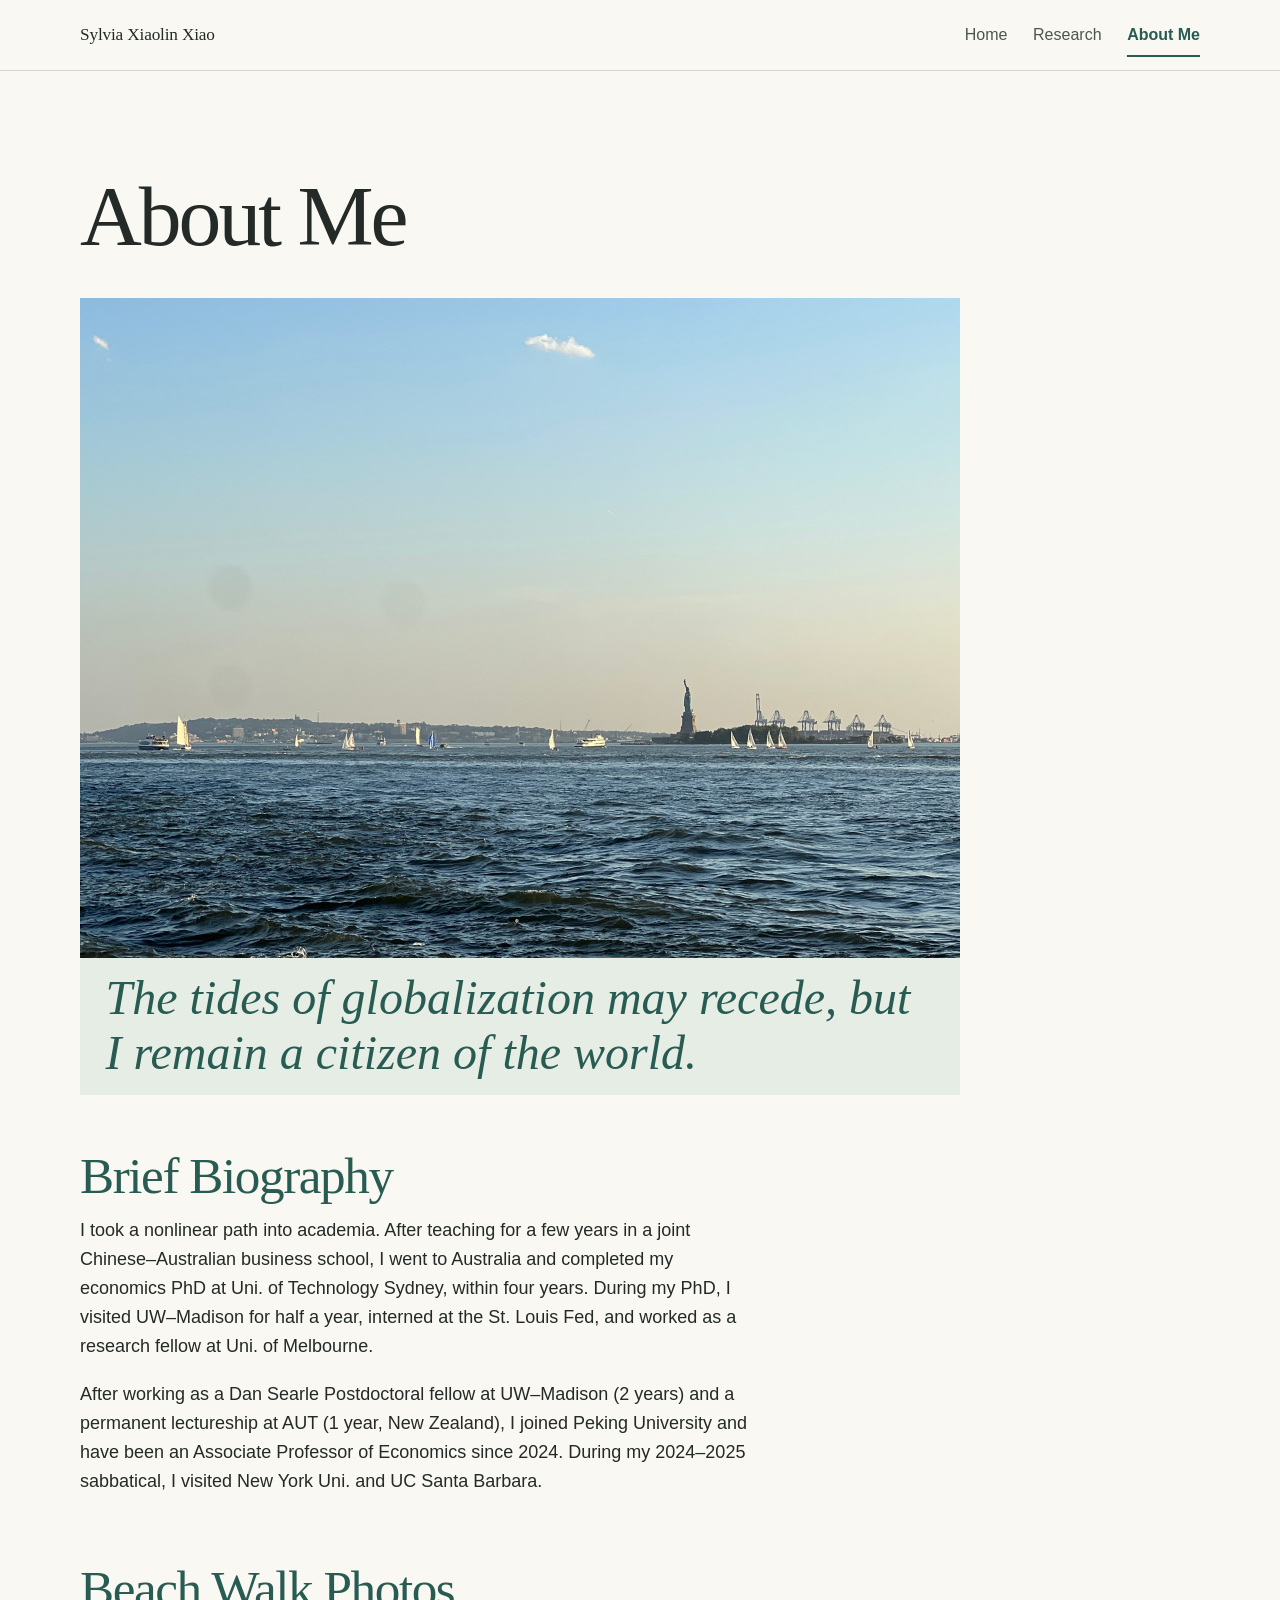
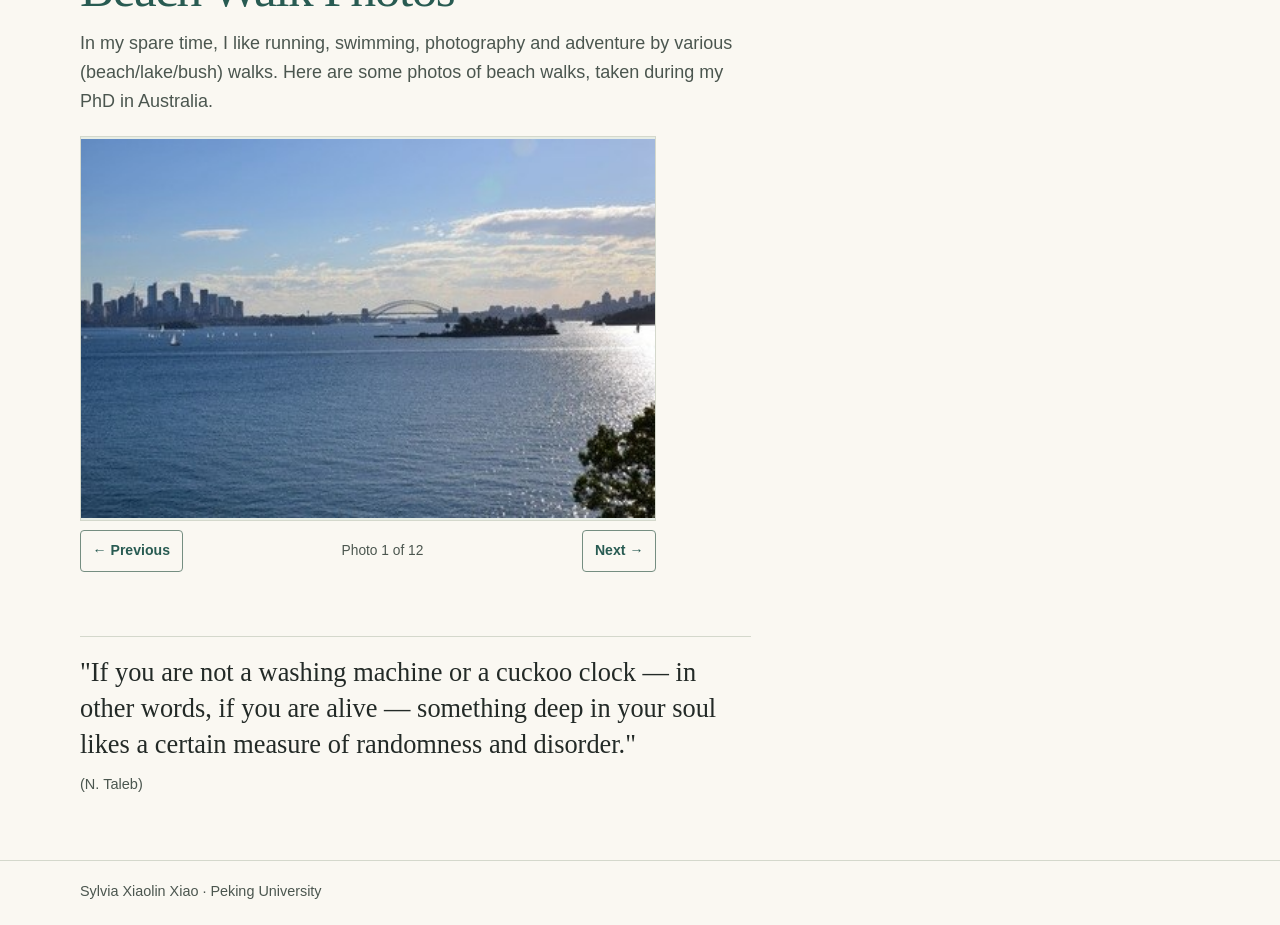
==== commit 0e38a2ea: "Update personal website" ====
--- a/about.html
+++ b/about.html
@@ -13,8 +13,8 @@
   <meta property="og:url" content="https://sylvia-x-xiao.github.io/about.html">
   <meta property="og:site_name" content="Sylvia Xiaolin Xiao">
   <meta property="og:image" content="https://sylvia-x-xiao.github.io/figures/portrait.webp">
-  <link rel="stylesheet" href="styles.css?v=c0f7de627237">
-  <script src="site.js?v=6b59358e5e8b" defer></script>
+  <link rel="stylesheet" href="styles.css?v=566913ab9179">
+  <script src="site.js?v=900ac902eeec" defer></script>
 </head>
 <body>
   <a class="skip" href="#main">Skip to content</a>
@@ -23,7 +23,6 @@
       <a href="index.html" class="site-brand">Sylvia Xiaolin Xiao</a>
       <nav class="nav" aria-label="Main navigation"><a href="index.html">Home</a>
 <a href="research.html">Research</a>
-<a href="teaching.html">Teaching</a>
 <a href="about.html" aria-current="page">About Me</a></nav>
     </div>
   </header>
--- a/styles.css
+++ b/styles.css
@@ -130,10 +130,43 @@
 .paper > .meta { margin-block-start: .28rem; }
 .meta + .meta { margin-block-start: .25rem; }
 .badge-new { color: var(--accent-red); font-weight: 700; font-style: italic; margin-inline-start: .35rem; }
-.paper-listings { margin-block-start: .55rem; display: grid; gap: .2rem; }
+.paper-listings { margin-block-start: .55rem; display: grid; grid-template-columns: minmax(0, 1fr); gap: .2rem; }
 .paper-listing { color: var(--accent-blue); font-size: .95rem; line-height: 1.52; padding-inline-start: 1.2rem; }
 .paper-listing .listing-label { font-weight: 700; }
 .paper-listing--awards strong { color: var(--accent-red); font-weight: 700; }
+.paper-listing-measure {
+  position: absolute;
+  inline-size: 0;
+  block-size: 0;
+  overflow: hidden;
+  visibility: hidden;
+  white-space: nowrap;
+}
+.paper-listing-measure > span { display: inline-block; inline-size: max-content; }
+.paper-listing-toggle {
+  margin-inline-start: .45em;
+  border: 0;
+  padding: 0;
+  background: transparent;
+  color: var(--teal);
+  font: inherit;
+  font-weight: 650;
+  text-decoration: underline;
+  text-underline-offset: .18em;
+  white-space: nowrap;
+  cursor: pointer;
+}
+.paper-listing-toggle:focus-visible { outline-offset: 2px; }
+@media screen {
+  .paper-listing--folded { display: flex; align-items: baseline; }
+  .paper-listing--folded > .paper-listing-content {
+    min-inline-size: 0;
+    overflow: hidden;
+    text-overflow: ellipsis;
+    white-space: nowrap;
+  }
+  .paper-listing--folded > .paper-listing-toggle { flex: none; }
+}
 .paper-note { color: var(--muted); font-size: .84rem; line-height: 1.45; margin-block-start: .38rem; }
 .paper-note--italic { font-style: italic; }
 
@@ -239,7 +272,7 @@
     --line: #cccccc;
   }
   body { font-size: 10.5pt; line-height: 1.48; background: #fff; color: #000; }
-  .skip, .site-header, .filters, .gallery-controls, .gallery-lightbox { display: none !important; }
+  .skip, .site-header, .filters, .gallery-controls, .gallery-lightbox, .paper-listing-toggle { display: none !important; }
   .frame { inline-size: 100%; max-inline-size: none; margin: 0; }
   h1, .name { font-size: 22pt; }
   .hero-eyebrow, .hero-copy > .eyebrow { font-size: 11pt; }
